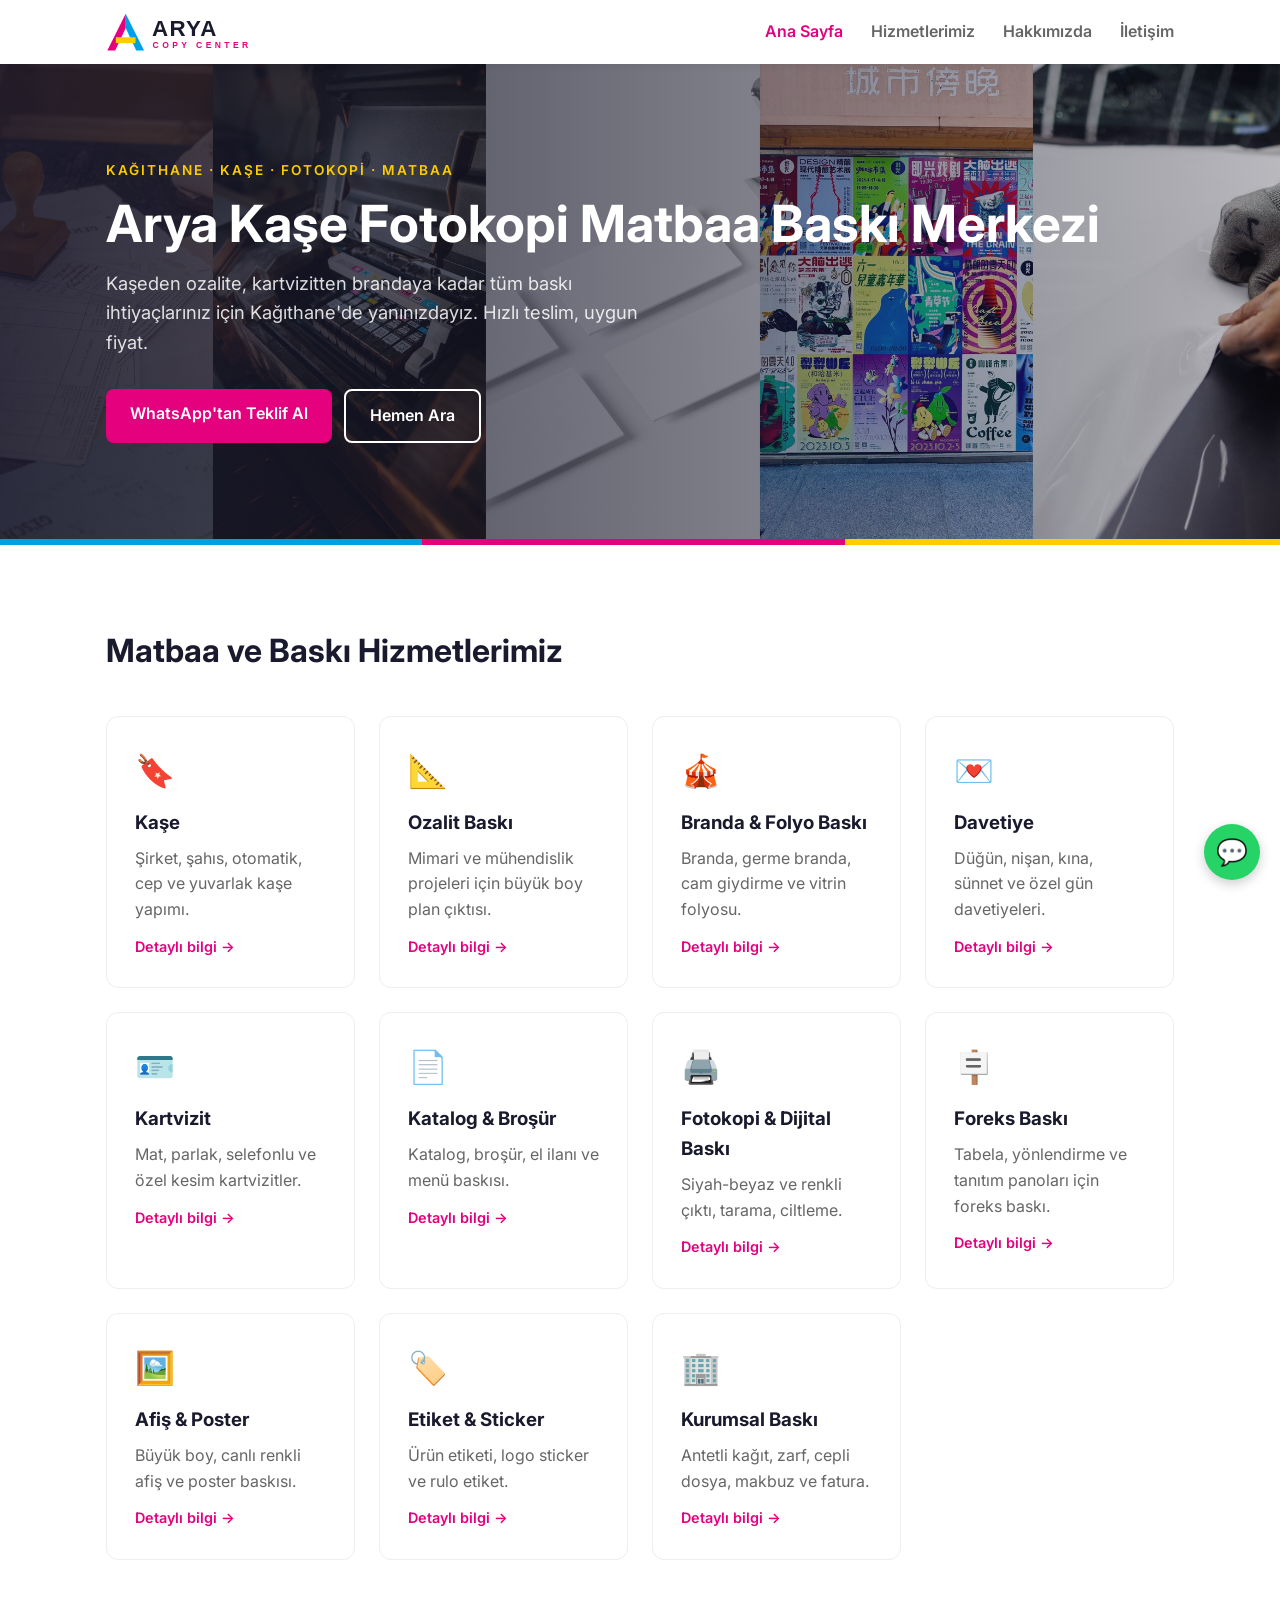
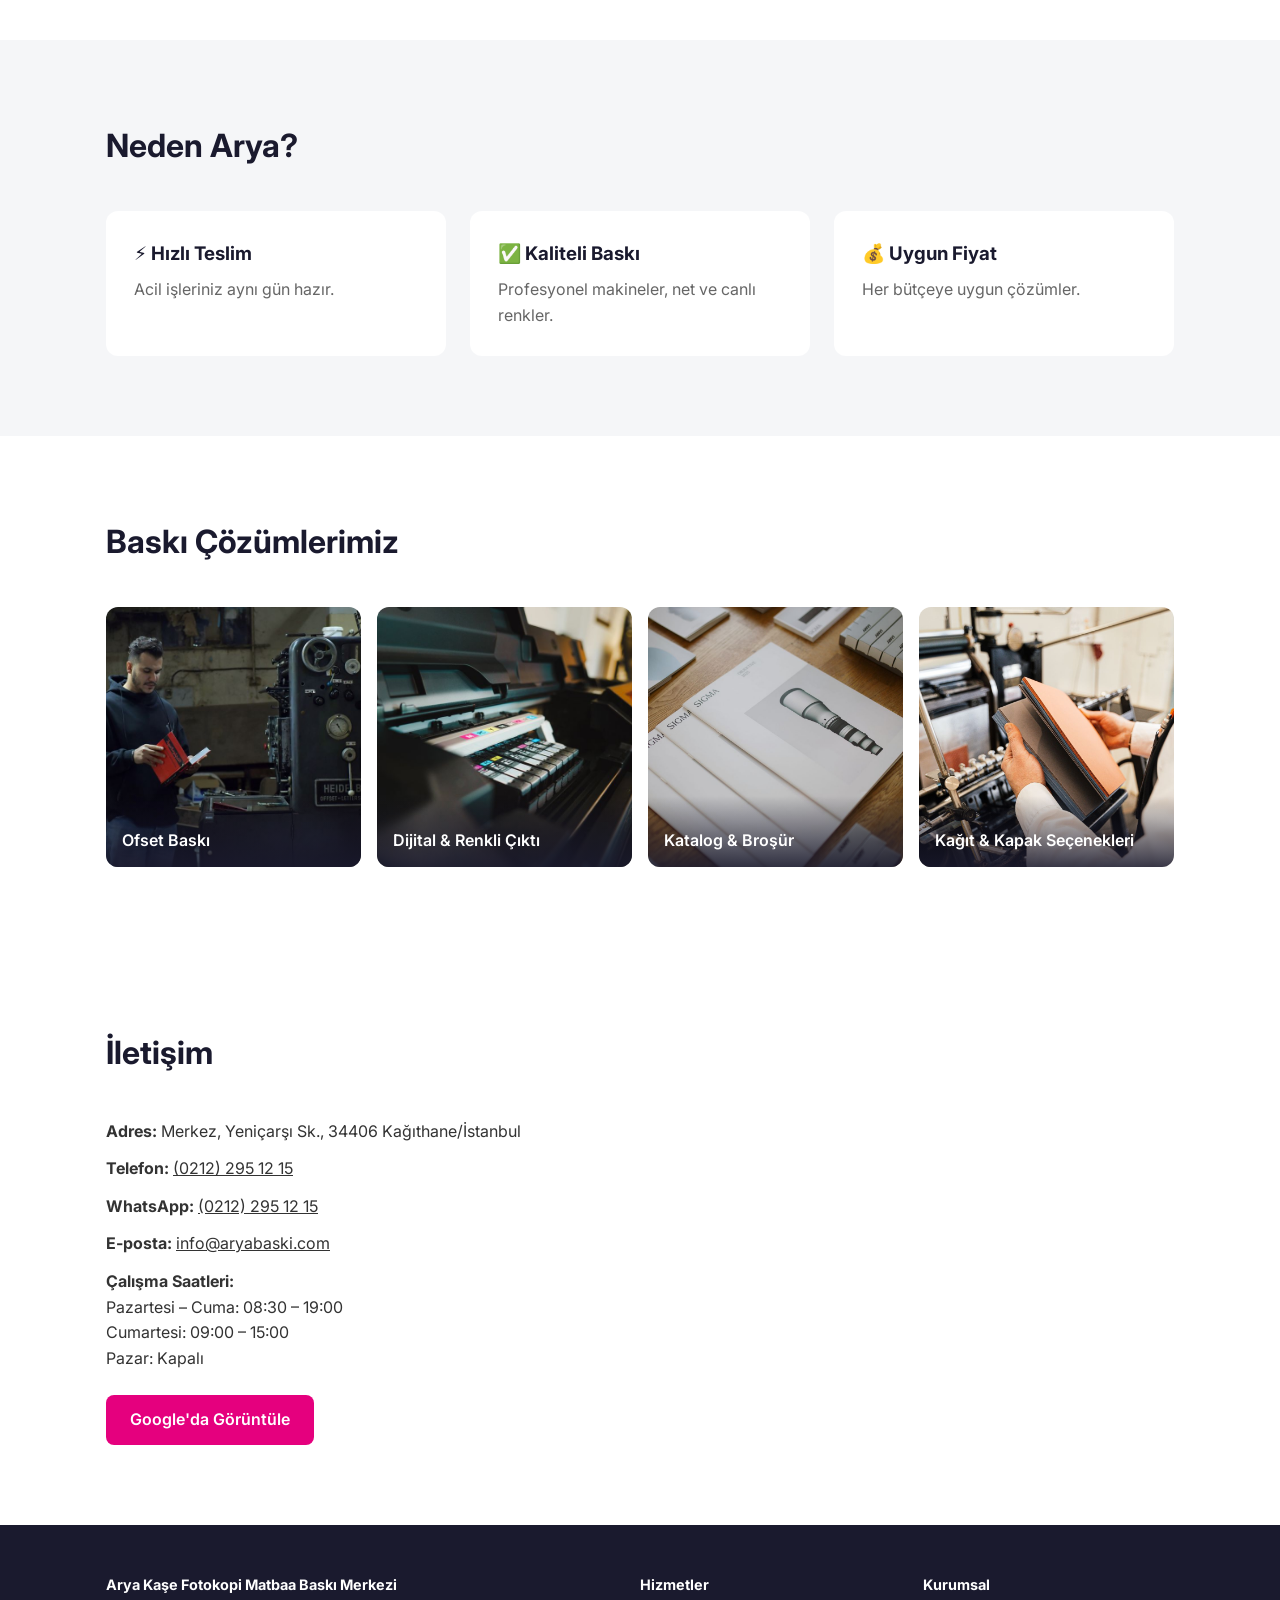
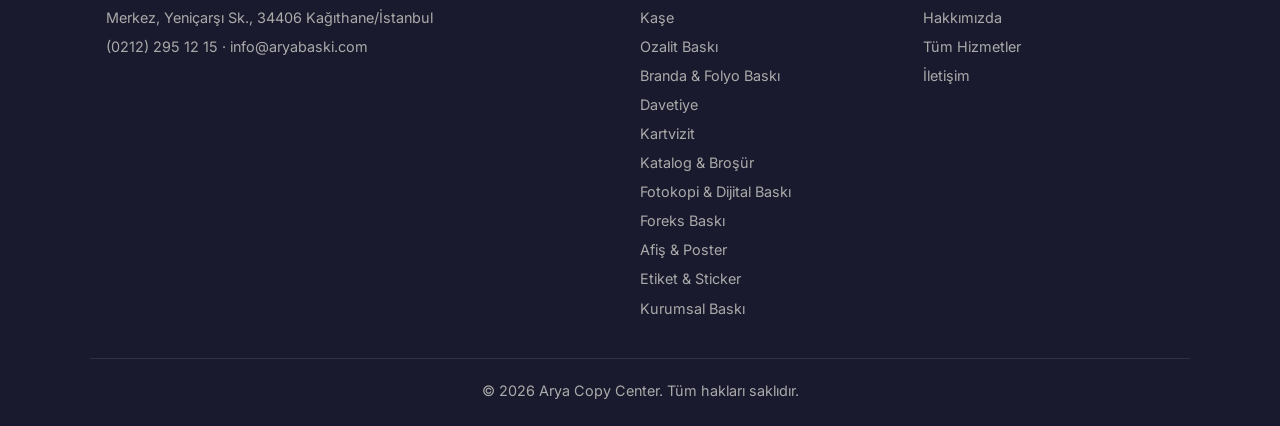
==== index.html @ 78a9e89a "Ana sayfa: şeritli arka plan (kaşe, dijital baskı, kartvizit, poster, folyo); kaşe sayfasına gerçek " ====
<!doctype html>
<html lang="tr">
<head>
  <meta charset="utf-8">
  <meta name="viewport" content="width=device-width, initial-scale=1">
  <title>Arya Kaşe Fotokopi Matbaa Baskı Merkezi | Kağıthane</title>
  <meta name="description" content="Kağıthane'de kaşe, fotokopi, matbaa ve dijital baskı: kartvizit, davetiye, ozalit, branda, folyo, foreks, katalog ve broşür. Hızlı teslim, uygun fiyat. ☎ 0212 295 12 15">
  <link rel="canonical" href="https://aryacopy.com/">
  <meta property="og:type" content="website">
  <meta property="og:locale" content="tr_TR">
  <meta property="og:site_name" content="Arya Kaşe Fotokopi Matbaa Baskı Merkezi">
  <meta property="og:title" content="Arya Kaşe Fotokopi Matbaa Baskı Merkezi | Kağıthane">
  <meta property="og:description" content="Kağıthane'de kaşe, fotokopi, matbaa ve dijital baskı: kartvizit, davetiye, ozalit, branda, folyo, foreks, katalog ve broşür. Hızlı teslim, uygun fiyat. ☎ 0212 295 12 15">
  <meta property="og:url" content="https://aryacopy.com/">
  <meta property="og:image" content="https://aryacopy.com/img/hero-dijital.jpg">
  <link rel="preconnect" href="https://fonts.googleapis.com">
  <link href="https://fonts.googleapis.com/css2?family=Inter:wght@400;600;800&display=swap" rel="stylesheet">
  <link rel="icon" href="/img/favicon.svg" type="image/svg+xml">
  <link rel="stylesheet" href="/style.css">
  <script type="application/ld+json">{"@context": "https://schema.org", "@type": "LocalBusiness", "additionalType": "https://schema.org/ProfessionalService", "name": "Arya Copy Center", "alternateName": "Arya Kaşe Fotokopi Matbaa Baskı Merkezi", "description": "Kağıthane'de kaşe, fotokopi, matbaa ve dijital baskı hizmetleri.", "url": "https://aryacopy.com/", "logo": "https://aryacopy.com/img/logo.svg", "image": "https://aryacopy.com/img/hero-dijital.jpg", "telephone": "+90-212-295-12-15", "email": "info@aryabaski.com", "priceRange": "₺₺", "address": {"@type": "PostalAddress", "streetAddress": "Merkez Mah., Yeniçarşı Sk.", "addressLocality": "Kağıthane", "addressRegion": "İstanbul", "postalCode": "34406", "addressCountry": "TR"}, "areaServed": ["Kağıthane", "Şişli", "Beşiktaş", "Eyüpsultan", "İstanbul"], "openingHoursSpecification": [{"@type": "OpeningHoursSpecification", "dayOfWeek": ["Monday", "Tuesday", "Wednesday", "Thursday", "Friday"], "opens": "08:30", "closes": "19:00"}, {"@type": "OpeningHoursSpecification", "dayOfWeek": "Saturday", "opens": "09:00", "closes": "15:00"}], "hasOfferCatalog": {"@type": "OfferCatalog", "name": "Baskı Hizmetleri", "itemListElement": [{"@type": "Offer", "itemOffered": {"@type": "Service", "name": "Kaşe"}}, {"@type": "Offer", "itemOffered": {"@type": "Service", "name": "Ozalit Baskı"}}, {"@type": "Offer", "itemOffered": {"@type": "Service", "name": "Branda & Folyo Baskı"}}, {"@type": "Offer", "itemOffered": {"@type": "Service", "name": "Davetiye"}}, {"@type": "Offer", "itemOffered": {"@type": "Service", "name": "Kartvizit"}}, {"@type": "Offer", "itemOffered": {"@type": "Service", "name": "Katalog & Broşür"}}, {"@type": "Offer", "itemOffered": {"@type": "Service", "name": "Fotokopi & Dijital Baskı"}}, {"@type": "Offer", "itemOffered": {"@type": "Service", "name": "Foreks Baskı"}}, {"@type": "Offer", "itemOffered": {"@type": "Service", "name": "Afiş & Poster"}}, {"@type": "Offer", "itemOffered": {"@type": "Service", "name": "Etiket & Sticker"}}, {"@type": "Offer", "itemOffered": {"@type": "Service", "name": "Kurumsal Baskı"}}]}}</script>
</head>
<body>

  <header class="nav">
    <div class="container nav-inner">
      <a href="/" class="logo"><img src="/img/logo.svg" alt="Arya Kaşe Fotokopi Matbaa Baskı Merkezi" width="210" height="45"></a>
      <nav>
        <a href="/" class="active">Ana Sayfa</a>
        <a href="/hizmetler">Hizmetlerimiz</a>
        <a href="/hakkimizda">Hakkımızda</a>
        <a href="/iletisim">İletişim</a>
      </nav>
    </div>
  </header>

  <section class="hero hero-strips">
    <div class="strips" aria-hidden="true">
      <span style="background-image:url(/img/serit/kase.jpg)"></span>
      <span style="background-image:url(/img/serit/dijital.jpg)"></span>
      <span style="background-image:url(/img/serit/kartvizit.jpg)"></span>
      <span style="background-image:url(/img/serit/poster.jpg)"></span>
      <span style="background-image:url(/img/serit/folyo.jpg)"></span>
    </div>
    <div class="container">
      <p class="eyebrow">Kağıthane · Kaşe · Fotokopi · Matbaa</p>
      <h1>Arya Kaşe Fotokopi Matbaa Baskı Merkezi</h1>
      <p>Kaşeden ozalite, kartvizitten brandaya kadar tüm baskı ihtiyaçlarınız için Kağıthane'de yanınızdayız. Hızlı teslim, uygun fiyat.</p>
      <div class="hero-buttons">
        <a class="btn btn-primary" href="https://wa.me/902122951215?text=Merhaba%2C%20baski%20icin%20teklif%20almak%20istiyorum." target="_blank" rel="noopener">WhatsApp'tan Teklif Al</a>
        <a class="btn btn-outline" href="tel:+902122951215">Hemen Ara</a>
      </div>
    </div>
  </section>

  <section id="hizmetler" class="section">
    <div class="container">
      <h2>Matbaa ve Baskı Hizmetlerimiz</h2>
      <div class="grid">
        <a class="card card-link" href="/kase"><div class="icon">🔖</div><h3>Kaşe</h3><p>Şirket, şahıs, otomatik, cep ve yuvarlak kaşe yapımı.</p><span class="more">Detaylı bilgi →</span></a>
        <a class="card card-link" href="/ozalit-baski"><div class="icon">📐</div><h3>Ozalit Baskı</h3><p>Mimari ve mühendislik projeleri için büyük boy plan çıktısı.</p><span class="more">Detaylı bilgi →</span></a>
        <a class="card card-link" href="/branda-folyo-baski"><div class="icon">🎪</div><h3>Branda & Folyo Baskı</h3><p>Branda, germe branda, cam giydirme ve vitrin folyosu.</p><span class="more">Detaylı bilgi →</span></a>
        <a class="card card-link" href="/davetiye"><div class="icon">💌</div><h3>Davetiye</h3><p>Düğün, nişan, kına, sünnet ve özel gün davetiyeleri.</p><span class="more">Detaylı bilgi →</span></a>
        <a class="card card-link" href="/kartvizit"><div class="icon">🪪</div><h3>Kartvizit</h3><p>Mat, parlak, selefonlu ve özel kesim kartvizitler.</p><span class="more">Detaylı bilgi →</span></a>
        <a class="card card-link" href="/katalog-brosur"><div class="icon">📄</div><h3>Katalog & Broşür</h3><p>Katalog, broşür, el ilanı ve menü baskısı.</p><span class="more">Detaylı bilgi →</span></a>
        <a class="card card-link" href="/fotokopi-dijital-baski"><div class="icon">🖨️</div><h3>Fotokopi & Dijital Baskı</h3><p>Siyah-beyaz ve renkli çıktı, tarama, ciltleme.</p><span class="more">Detaylı bilgi →</span></a>
        <a class="card card-link" href="/foreks-baski"><div class="icon">🪧</div><h3>Foreks Baskı</h3><p>Tabela, yönlendirme ve tanıtım panoları için foreks baskı.</p><span class="more">Detaylı bilgi →</span></a>
        <a class="card card-link" href="/afis-poster"><div class="icon">🖼️</div><h3>Afiş & Poster</h3><p>Büyük boy, canlı renkli afiş ve poster baskısı.</p><span class="more">Detaylı bilgi →</span></a>
        <a class="card card-link" href="/etiket-sticker"><div class="icon">🏷️</div><h3>Etiket & Sticker</h3><p>Ürün etiketi, logo sticker ve rulo etiket.</p><span class="more">Detaylı bilgi →</span></a>
        <a class="card card-link" href="/kurumsal-baski"><div class="icon">🏢</div><h3>Kurumsal Baskı</h3><p>Antetli kağıt, zarf, cepli dosya, makbuz ve fatura.</p><span class="more">Detaylı bilgi →</span></a>
      </div>
    </div>
  </section>

  <section id="neden" class="section section-alt">
    <div class="container">
      <h2>Neden Arya?</h2>
      <div class="grid grid-3">
        <div class="feature"><h3>⚡ Hızlı Teslim</h3><p>Acil işleriniz aynı gün hazır.</p></div>
        <div class="feature"><h3>✅ Kaliteli Baskı</h3><p>Profesyonel makineler, net ve canlı renkler.</p></div>
        <div class="feature"><h3>💰 Uygun Fiyat</h3><p>Her bütçeye uygun çözümler.</p></div>
      </div>
    </div>
  </section>

  <section id="galeri" class="section">
    <div class="container">
      <h2>Baskı Çözümlerimiz</h2>
      <!-- TODO: geçici stok fotoğraflar (Pexels) — dükkân fotoğraflarıyla değiştirilecek -->
      <div class="gallery">
        <figure><img src="/img/ofset.jpg" alt="Ofset baskı makinesi" loading="lazy"><figcaption>Ofset Baskı</figcaption></figure>
        <figure><img src="/img/dijital.jpg" alt="Renkli dijital baskı makinesi" loading="lazy"><figcaption>Dijital & Renkli Çıktı</figcaption></figure>
        <figure><img src="/img/brosur.jpg" alt="Basılı katalog ve broşürler" loading="lazy"><figcaption>Katalog & Broşür</figcaption></figure>
        <figure><img src="/img/baski.jpg" alt="Kağıt ve kapak seçimi" loading="lazy"><figcaption>Kağıt & Kapak Seçenekleri</figcaption></figure>
      </div>
    </div>
  </section>

  <section id="iletisim" class="section">
    <div class="container contact">
      <div>
        <h2>İletişim</h2>
        <p><strong>Adres:</strong> Merkez, Yeniçarşı Sk., 34406 Kağıthane/İstanbul</p>
        <p><strong>Telefon:</strong> <a href="tel:+902122951215">(0212) 295 12 15</a></p>
        <p><strong>WhatsApp:</strong> <a href="https://wa.me/902122951215" target="_blank" rel="noopener">(0212) 295 12 15</a></p>
        <p><strong>E-posta:</strong> <a href="mailto:info@aryabaski.com">info@aryabaski.com</a></p>
        <p><strong>Çalışma Saatleri:</strong><br>Pazartesi – Cuma: 08:30 – 19:00<br>Cumartesi: 09:00 – 15:00<br>Pazar: Kapalı</p>
        <a class="btn btn-primary" href="https://share.google/M4k4sEUqmiQq4o4S4" target="_blank" rel="noopener">Google'da Görüntüle</a>
      </div>
      <div class="map">
        <iframe src="https://maps.google.com/maps?q=Arya+Copy+Center+Yeni%C3%A7ar%C5%9F%C4%B1+Sk+K%C3%A2%C4%9F%C4%B1thane+%C4%B0stanbul&output=embed" loading="lazy" title="Arya Copy Center konum"></iframe>
      </div>
    </div>
  </section>

  <footer class="footer">
    <div class="container footer-grid">
      <div>
        <strong>Arya Kaşe Fotokopi Matbaa Baskı Merkezi</strong>
        <p>Merkez, Yeniçarşı Sk., 34406 Kağıthane/İstanbul</p>
        <p><a href="tel:+902122951215">(0212) 295 12 15</a> · <a href="mailto:info@aryabaski.com">info@aryabaski.com</a></p>
      </div>
      <div>
        <strong>Hizmetler</strong>
        <ul>
          <li><a href="/kase">Kaşe</a></li>
          <li><a href="/ozalit-baski">Ozalit Baskı</a></li>
          <li><a href="/branda-folyo-baski">Branda & Folyo Baskı</a></li>
          <li><a href="/davetiye">Davetiye</a></li>
          <li><a href="/kartvizit">Kartvizit</a></li>
          <li><a href="/katalog-brosur">Katalog & Broşür</a></li>
          <li><a href="/fotokopi-dijital-baski">Fotokopi & Dijital Baskı</a></li>
          <li><a href="/foreks-baski">Foreks Baskı</a></li>
          <li><a href="/afis-poster">Afiş & Poster</a></li>
          <li><a href="/etiket-sticker">Etiket & Sticker</a></li>
          <li><a href="/kurumsal-baski">Kurumsal Baskı</a></li>
        </ul>
      </div>
      <div>
        <strong>Kurumsal</strong>
        <ul>
          <li><a href="/hakkimizda">Hakkımızda</a></li>
          <li><a href="/hizmetler">Tüm Hizmetler</a></li>
          <li><a href="/iletisim">İletişim</a></li>
        </ul>
      </div>
    </div>
    <div class="container footer-copy">© <span id="yil"></span> Arya Copy Center. Tüm hakları saklıdır.</div>
  </footer>

  <a class="wa-float" href="https://wa.me/902122951215" target="_blank" rel="noopener" aria-label="WhatsApp">💬</a>

  <script>document.getElementById('yil').textContent = new Date().getFullYear();</script>
</body>
</html>
---- style.css ----
:root {
  --primary: #e5007e;
  --cyan: #00a0e3;
  --yellow: #ffcc00;
  --dark: #1a1a2e;
  --text: #333;
  --muted: #666;
  --bg-alt: #f5f6f8;
  --radius: 12px;
}

* { box-sizing: border-box; margin: 0; padding: 0; }
html { scroll-behavior: smooth; }
body { font-family: 'Inter', system-ui, sans-serif; color: var(--text); line-height: 1.6; background: #fff; }
a { color: inherit; }
.container { max-width: 1100px; margin: 0 auto; padding: 0 16px; }

/* Üst menü */
.nav { position: sticky; top: 0; background: #fff; box-shadow: 0 2px 8px rgba(0,0,0,.06); z-index: 10; }
.nav-inner { display: flex; justify-content: space-between; align-items: center; height: 64px; }
.logo img { display: block; height: 42px; width: auto; }
.nav nav a { margin-left: 24px; text-decoration: none; font-weight: 600; color: var(--muted); }
.nav nav a:hover, .nav nav a.active { color: var(--primary); }

/* Giriş */
.hero { background: linear-gradient(90deg, rgba(26,26,46,.92) 0%, rgba(26,26,46,.7) 55%, rgba(26,26,46,.35) 100%), url(img/hero-dijital.jpg) center/cover; color: #fff; padding: 96px 0; }
.hero h1 { font-size: clamp(2rem, 5vw, 3.2rem); line-height: 1.15; margin-bottom: 16px; }
.hero p { font-size: 1.15rem; opacity: .85; max-width: 560px; margin-bottom: 32px; }
.hero-buttons { display: flex; gap: 12px; flex-wrap: wrap; }

.btn { display: inline-block; padding: 12px 24px; border-radius: 8px; font-weight: 600; text-decoration: none; transition: .2s; }
.btn-primary { background: var(--primary); color: #fff; }
.btn-primary:hover { background: #b80065; }
.btn-outline { border: 2px solid #fff; color: #fff; }
.btn-outline:hover { background: #fff; color: var(--dark); }

/* Bölümler */
.section { padding: 80px 0; }
.section-alt { background: var(--bg-alt); }
.section h2 { font-size: 2rem; margin-bottom: 40px; color: var(--dark); }

.grid { display: grid; grid-template-columns: repeat(auto-fit, minmax(240px, 1fr)); gap: 24px; }
.card { background: #fff; border: 1px solid #eee; border-radius: var(--radius); padding: 28px; transition: .2s; }
.card:hover { transform: translateY(-4px); box-shadow: 0 8px 24px rgba(0,0,0,.08); }
.card .icon { font-size: 2rem; margin-bottom: 12px; }
.card h3, .feature h3 { margin-bottom: 8px; color: var(--dark); }
.card p, .feature p { color: var(--muted); }
.feature { background: #fff; border-radius: var(--radius); padding: 28px; }

/* İletişim */
.contact { display: grid; grid-template-columns: 1fr 1fr; gap: 40px; align-items: start; }
.contact p { margin-bottom: 12px; }
.contact .btn { margin-top: 12px; }
.map iframe, .map-placeholder { width: 100%; height: 320px; border: 0; border-radius: var(--radius); }
.map-placeholder { background: var(--bg-alt); display: flex; align-items: center; justify-content: center; color: var(--muted); }

/* Galeri */
.gallery { display: grid; grid-template-columns: repeat(auto-fit, minmax(240px, 1fr)); gap: 16px; }
.gallery figure { position: relative; margin: 0; border-radius: var(--radius); overflow: hidden; }
.gallery img { width: 100%; height: 260px; object-fit: cover; display: block; transition: transform .3s; }
.gallery figure:hover img { transform: scale(1.04); }
.gallery figcaption { position: absolute; left: 0; right: 0; bottom: 0; padding: 32px 16px 14px; color: #fff; font-weight: 600; background: linear-gradient(transparent, rgba(26,26,46,.85)); }

/* CMYK şerit */
.hero { border-bottom: 6px solid; border-image: linear-gradient(90deg, var(--cyan) 0 33%, var(--primary) 33% 66%, var(--yellow) 66%) 1; }

.footer { background: var(--dark); color: #aaa; padding: 48px 0 24px; font-size: .9rem; }
.footer a { text-decoration: none; }
.footer a:hover { color: #fff; }
.footer strong { color: #fff; display: block; margin-bottom: 10px; }
.footer p { margin-bottom: 6px; }
.footer ul { list-style: none; }
.footer li { margin-bottom: 6px; }
.footer-grid { display: grid; grid-template-columns: 2fr 1fr 1fr; gap: 32px; }
.footer-copy { border-top: 1px solid rgba(255,255,255,.1); margin-top: 32px; padding-top: 20px; text-align: center; }

/* Giriş üst yazı */
.eyebrow { font-size: .85rem !important; font-weight: 600; letter-spacing: 2px; text-transform: uppercase; color: var(--yellow); opacity: 1 !important; margin-bottom: 12px !important; }

/* Tıklanabilir hizmet kartı */
.card-link { display: block; text-decoration: none; color: inherit; }
.card-link .more { display: inline-block; margin-top: 12px; color: var(--primary); font-weight: 600; font-size: .9rem; }

/* Alt sayfa başlığı */
.page-hero { background: linear-gradient(135deg, var(--dark), #16213e); color: #fff; padding: 56px 0; border-bottom: 6px solid; border-image: linear-gradient(90deg, var(--cyan) 0 33%, var(--primary) 33% 66%, var(--yellow) 66%) 1; }
.page-hero h1 { font-size: clamp(1.8rem, 4vw, 2.6rem); line-height: 1.2; margin-bottom: 12px; }
.page-hero p { opacity: .85; max-width: 680px; font-size: 1.1rem; }
.crumbs { font-size: .85rem; opacity: .7; margin-bottom: 16px; }
.crumbs a { text-decoration: none; }
.crumbs a:hover { text-decoration: underline; }

/* Detay sayfası */
.prose p { margin-bottom: 16px; max-width: 720px; }
.prose h2 { margin-bottom: 16px !important; }
.prose .grid { margin-top: 32px; }
.detail { display: grid; grid-template-columns: 3fr 2fr; gap: 48px; align-items: start; }
.checklist { background: var(--bg-alt); border-radius: var(--radius); padding: 28px; }
.checklist h3 { margin-bottom: 12px; color: var(--dark); }
.checklist ul { list-style: none; }
.checklist li { padding: 8px 0 8px 28px; position: relative; border-bottom: 1px solid #e6e7eb; }
.checklist li:last-child { border-bottom: 0; }
.checklist li::before { content: "✓"; position: absolute; left: 0; color: var(--primary); font-weight: 800; }

/* Teklif bandı */
.cta { background: var(--bg-alt); }
.cta-inner { display: flex; justify-content: space-between; align-items: center; gap: 24px; flex-wrap: wrap; }
.cta h2 { margin-bottom: 8px !important; }
.cta p { color: var(--muted); }
.btn-outline-dark { border: 2px solid var(--dark); color: var(--dark); }
.btn-outline-dark:hover { background: var(--dark); color: #fff; }

/* Sabit WhatsApp butonu */
.wa-float { position: fixed; right: 20px; bottom: 20px; width: 56px; height: 56px; border-radius: 50%; background: #25d366; display: flex; align-items: center; justify-content: center; font-size: 1.6rem; text-decoration: none; box-shadow: 0 4px 12px rgba(0,0,0,.2); }

/* Mobil */
@media (max-width: 720px) {
  .nav-inner { flex-direction: column; height: auto; padding: 10px 16px; gap: 6px; }
  .nav nav { display: flex; gap: 16px; overflow-x: auto; max-width: 100%; }
  .nav nav a { margin-left: 0; white-space: nowrap; font-size: .9rem; }
  .footer-grid, .detail { grid-template-columns: 1fr; }
  .hero { padding: 64px 0; }
  .contact { grid-template-columns: 1fr; }
  .section { padding: 56px 0; }
}

/* Hizmet fotoğrafı */
.detail-img { width: 100%; height: auto; aspect-ratio: 3 / 2; object-fit: cover; border-radius: var(--radius); margin-bottom: 28px; display: block; }

/* Ana sayfa şeritli arka plan: kaşe, dijital baskı, kartvizit, poster, folyo */
.hero-strips { position: relative; overflow: hidden; background: var(--dark); }
.hero-strips .strips { position: absolute; inset: 0 -40px; display: flex; gap: 6px; transform: skewX(-8deg); }
.hero-strips .strips span { flex: 1; background-size: cover; background-position: center; transform: skewX(8deg) scale(1.15); }
.hero-strips::after { content: ""; position: absolute; inset: 0; background: linear-gradient(90deg, rgba(26,26,46,.88) 0%, rgba(26,26,46,.6) 45%, rgba(26,26,46,.25) 100%); }
.hero-strips .strips span:nth-child(4) { background-position: center bottom; }
.hero-strips .container { position: relative; z-index: 1; }
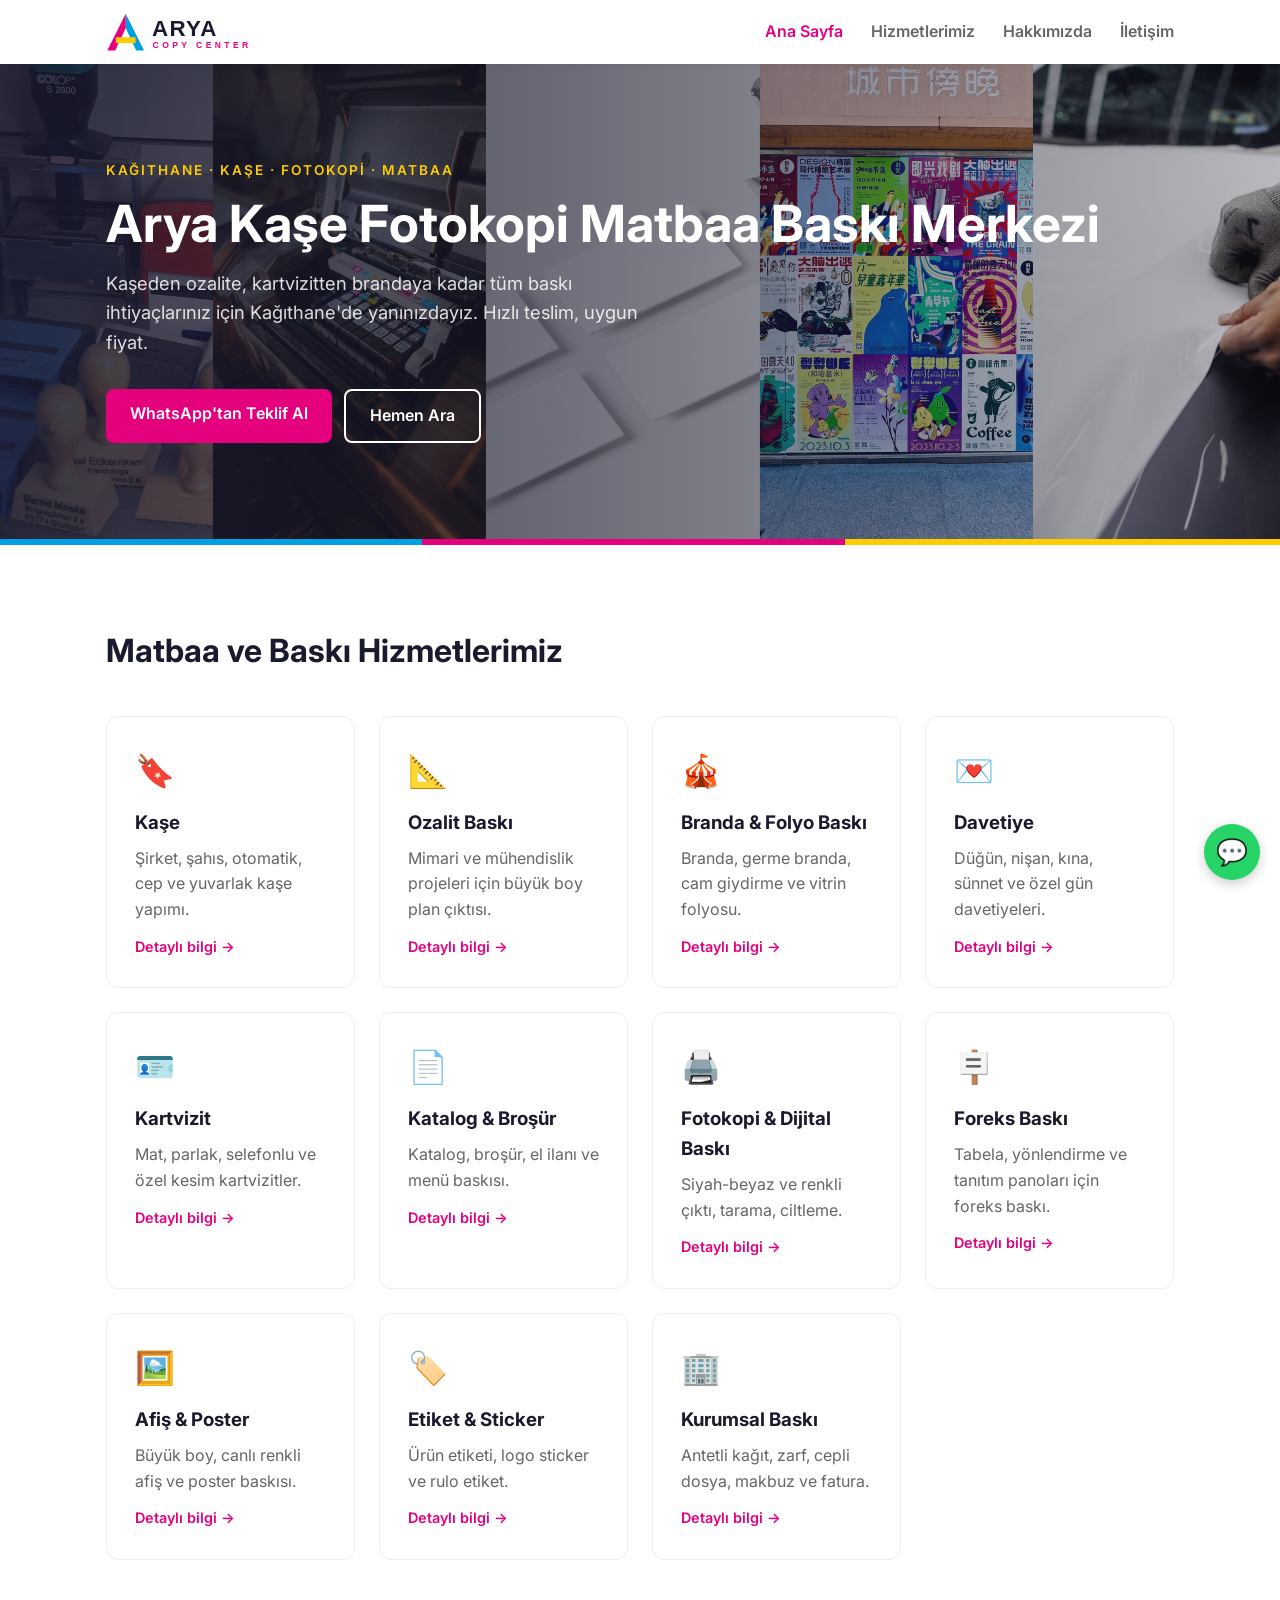
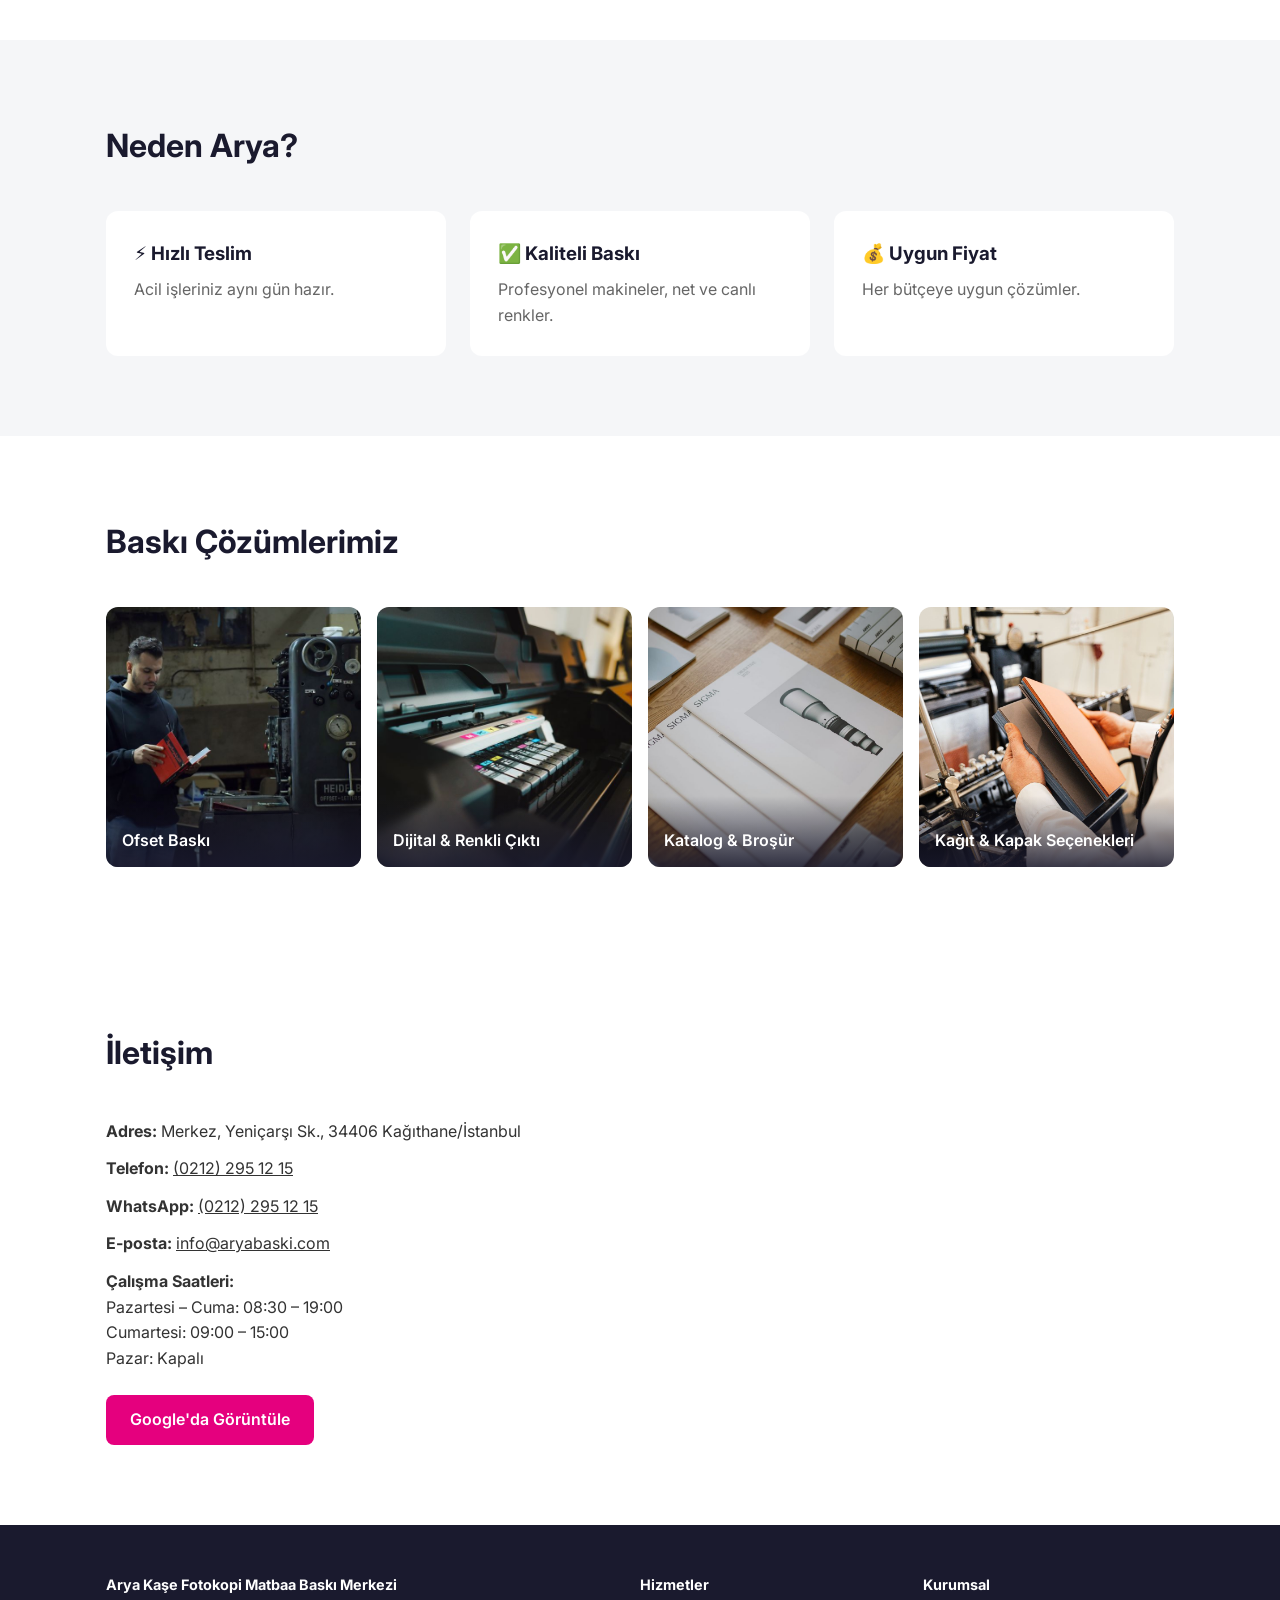
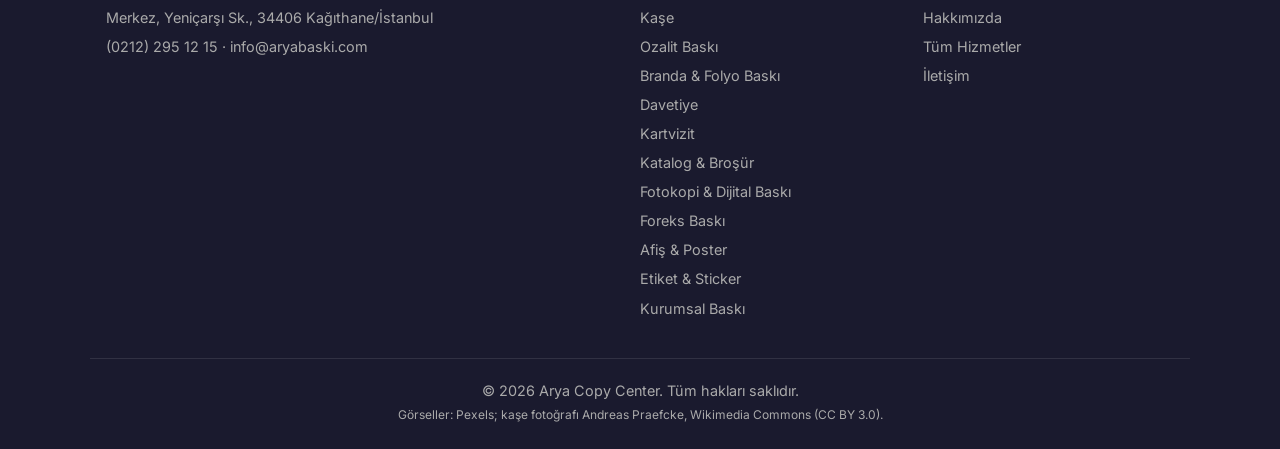
==== commit 584a6038: "Kaşe: otomatik/cep/yuvarlak kaşe fotoğrafı (Wikimedia, CC BY 3.0, kaynak gösterildi) Co-Authored-By:" ====
--- a/index.html
+++ b/index.html
@@ -144,7 +144,7 @@
         </ul>
       </div>
     </div>
-    <div class="container footer-copy">© <span id="yil"></span> Arya Copy Center. Tüm hakları saklıdır.</div>
+    <div class="container footer-copy">© <span id="yil"></span> Arya Copy Center. Tüm hakları saklıdır.<br><small>Görseller: Pexels; kaşe fotoğrafı Andreas Praefcke, <a href="https://commons.wikimedia.org/wiki/File:Verschiedene_Stempel.jpg" target="_blank" rel="noopener">Wikimedia Commons</a> (<a href="https://creativecommons.org/licenses/by/3.0/" target="_blank" rel="noopener">CC BY 3.0</a>).</small></div>
   </footer>
 
   <a class="wa-float" href="https://wa.me/902122951215" target="_blank" rel="noopener" aria-label="WhatsApp">💬</a>
--- a/style.css
+++ b/style.css
@@ -133,3 +133,6 @@
 .hero-strips::after { content: ""; position: absolute; inset: 0; background: linear-gradient(90deg, rgba(26,26,46,.88) 0%, rgba(26,26,46,.6) 45%, rgba(26,26,46,.25) 100%); }
 .hero-strips .strips span:nth-child(4) { background-position: center bottom; }
 .hero-strips .container { position: relative; z-index: 1; }
+.detail-fig { margin: 0 0 28px; }
+.detail-fig .detail-img { margin-bottom: 8px; }
+.detail-fig figcaption { font-size: .8rem; color: var(--muted); }
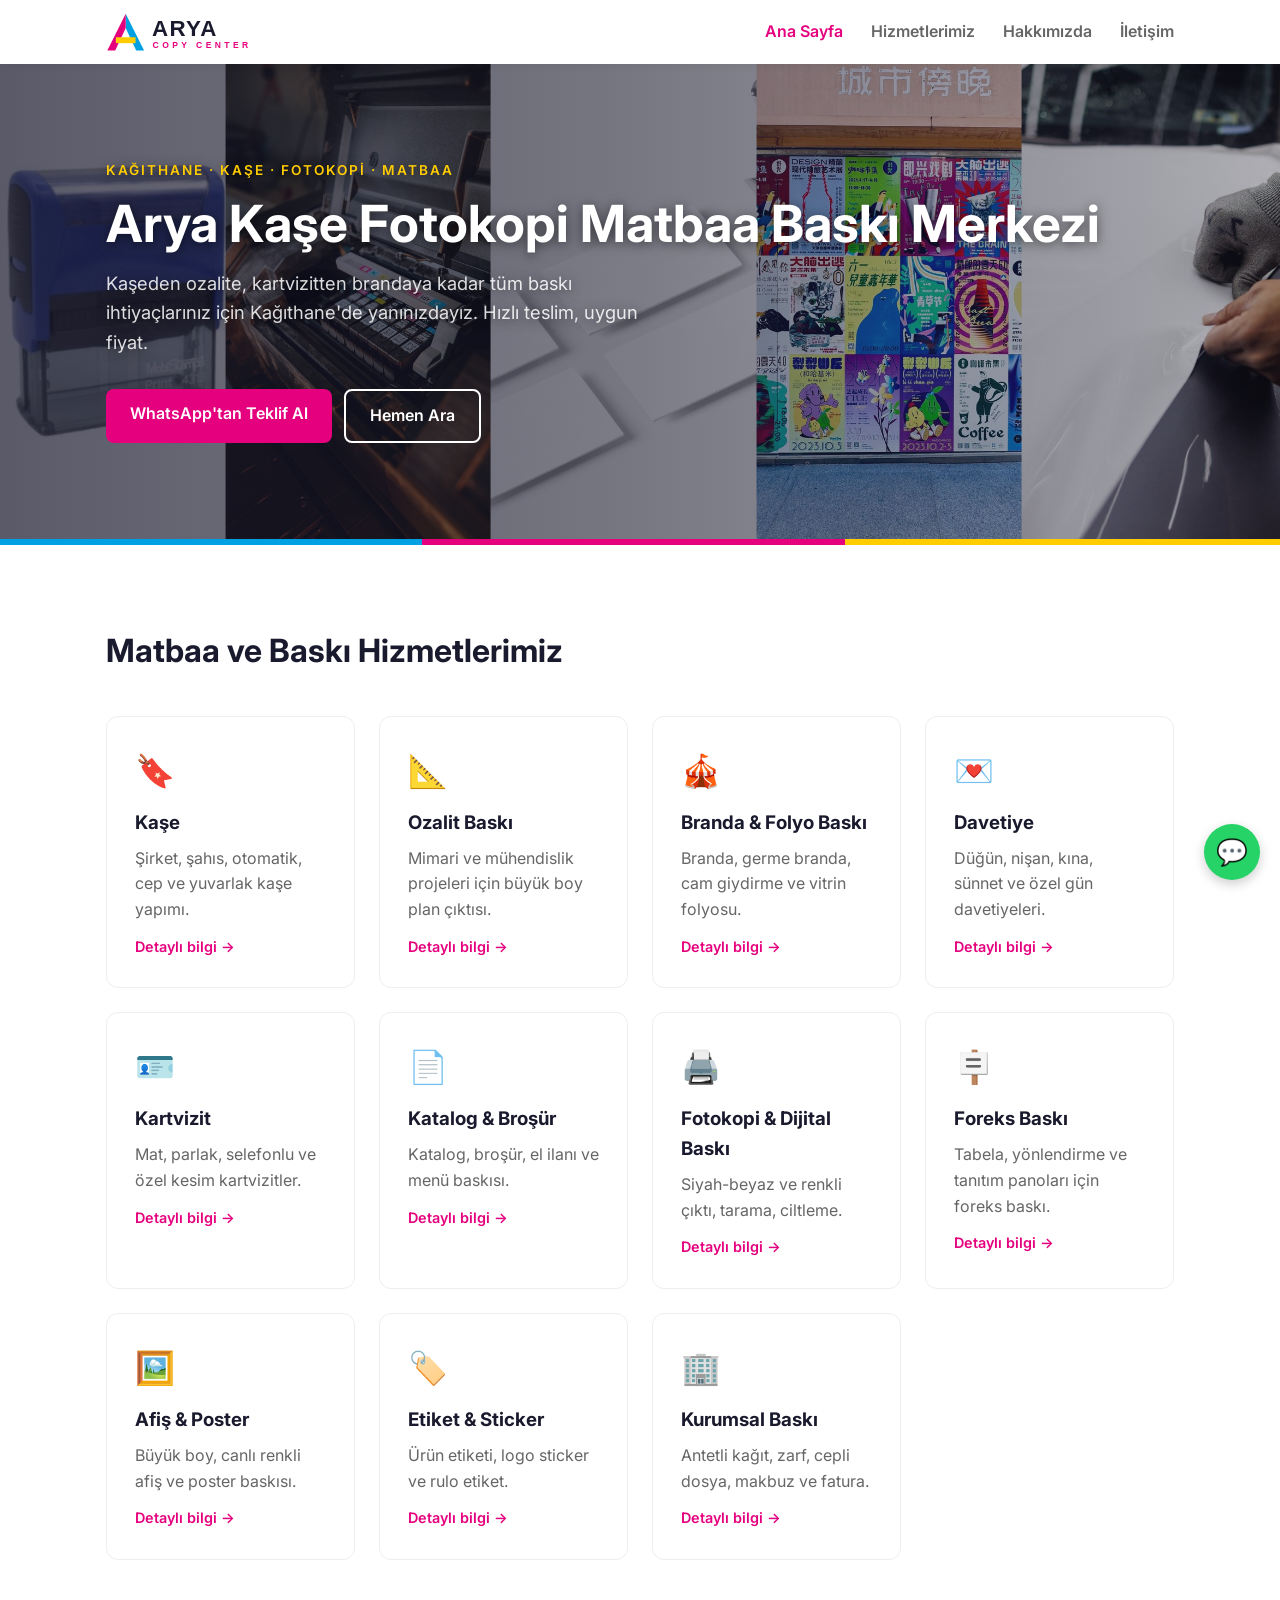
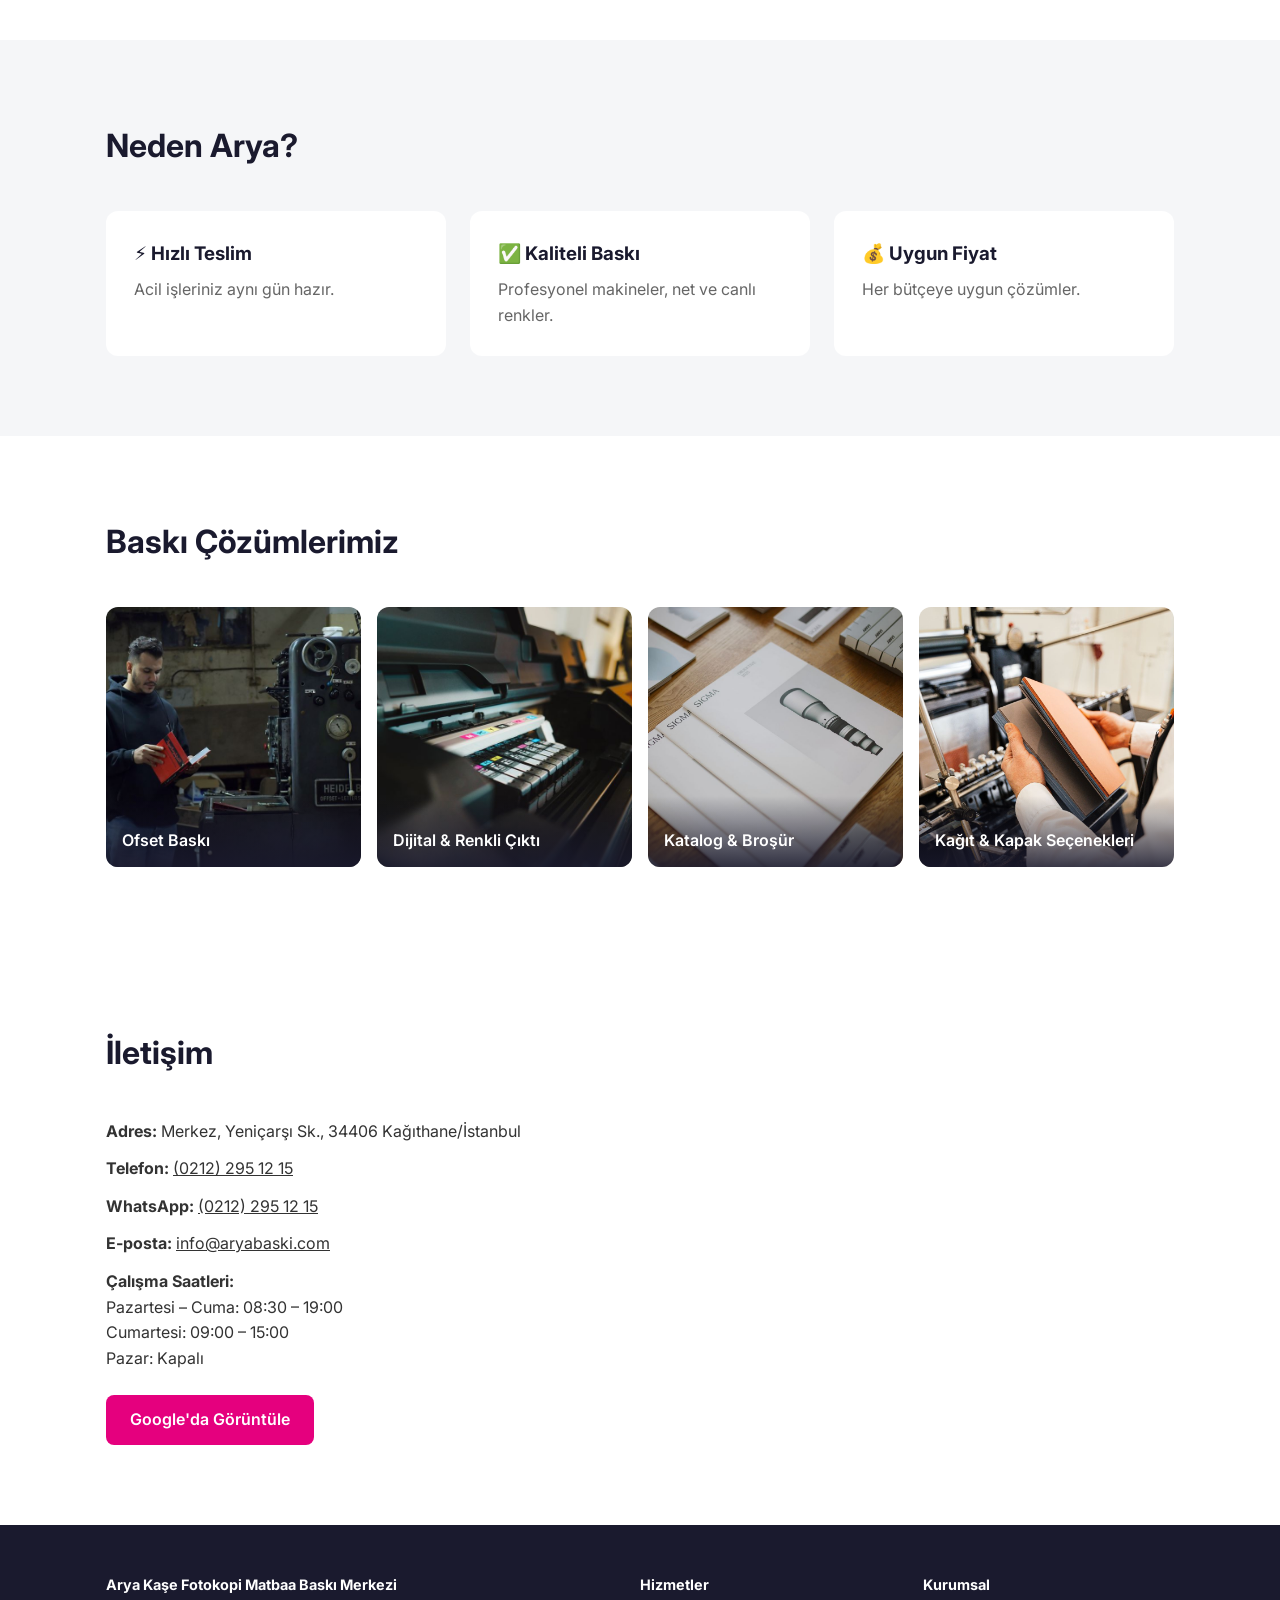
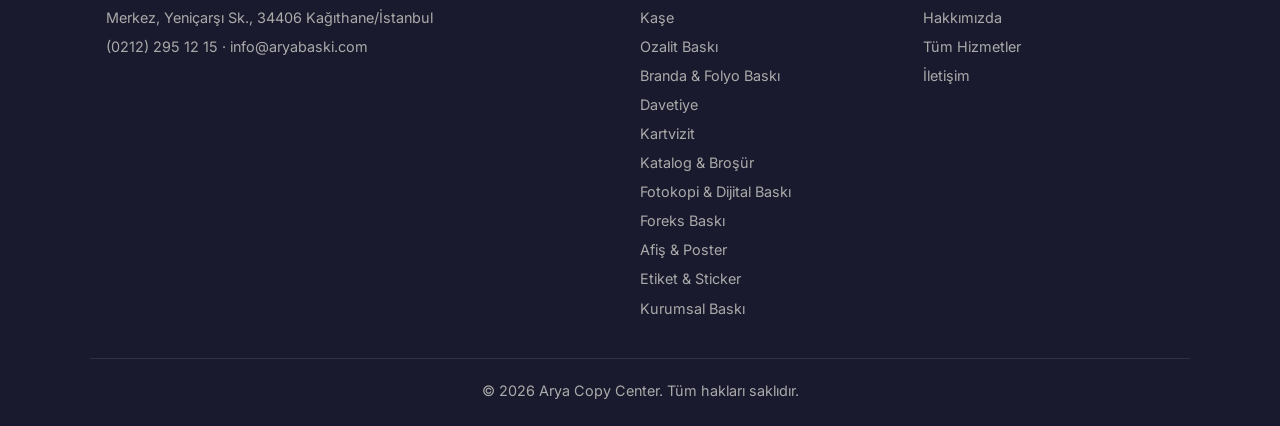
==== commit dcf6f139: "Kaşe görselleri: MobiStamps Print 4313 (kaşe sayfası ve ana sayfa şeridi) Co-Authored-By: Claude Opu" ====
--- a/index.html
+++ b/index.html
@@ -144,7 +144,7 @@
         </ul>
       </div>
     </div>
-    <div class="container footer-copy">© <span id="yil"></span> Arya Copy Center. Tüm hakları saklıdır.<br><small>Görseller: Pexels; kaşe fotoğrafı Andreas Praefcke, <a href="https://commons.wikimedia.org/wiki/File:Verschiedene_Stempel.jpg" target="_blank" rel="noopener">Wikimedia Commons</a> (<a href="https://creativecommons.org/licenses/by/3.0/" target="_blank" rel="noopener">CC BY 3.0</a>).</small></div>
+    <div class="container footer-copy">© <span id="yil"></span> Arya Copy Center. Tüm hakları saklıdır.</div>
   </footer>
 
   <a class="wa-float" href="https://wa.me/902122951215" target="_blank" rel="noopener" aria-label="WhatsApp">💬</a>
--- a/style.css
+++ b/style.css
@@ -128,11 +128,13 @@
 
 /* Ana sayfa şeritli arka plan: kaşe, dijital baskı, kartvizit, poster, folyo */
 .hero-strips { position: relative; overflow: hidden; background: var(--dark); }
-.hero-strips .strips { position: absolute; inset: 0 -40px; display: flex; gap: 6px; transform: skewX(-8deg); }
+.hero-strips .strips { position: absolute; inset: 0 -20px; display: flex; gap: 6px; transform: skewX(-8deg); }
 .hero-strips .strips span { flex: 1; background-size: cover; background-position: center; transform: skewX(8deg) scale(1.15); }
-.hero-strips::after { content: ""; position: absolute; inset: 0; background: linear-gradient(90deg, rgba(26,26,46,.88) 0%, rgba(26,26,46,.6) 45%, rgba(26,26,46,.25) 100%); }
+.hero-strips::after { content: ""; position: absolute; inset: 0; background: linear-gradient(90deg, rgba(26,26,46,.72) 0%, rgba(26,26,46,.55) 50%, rgba(26,26,46,.3) 100%); }
+.hero-strips h1, .hero-strips p { text-shadow: 0 2px 12px rgba(0,0,0,.55); }
 .hero-strips .strips span:nth-child(4) { background-position: center bottom; }
 .hero-strips .container { position: relative; z-index: 1; }
 .detail-fig { margin: 0 0 28px; }
 .detail-fig .detail-img { margin-bottom: 8px; }
 .detail-fig figcaption { font-size: .8rem; color: var(--muted); }
+.hero-strips .strips span:nth-child(1) { background-color: #fff; background-repeat: no-repeat; background-size: 80% auto; background-position: 62% center; }
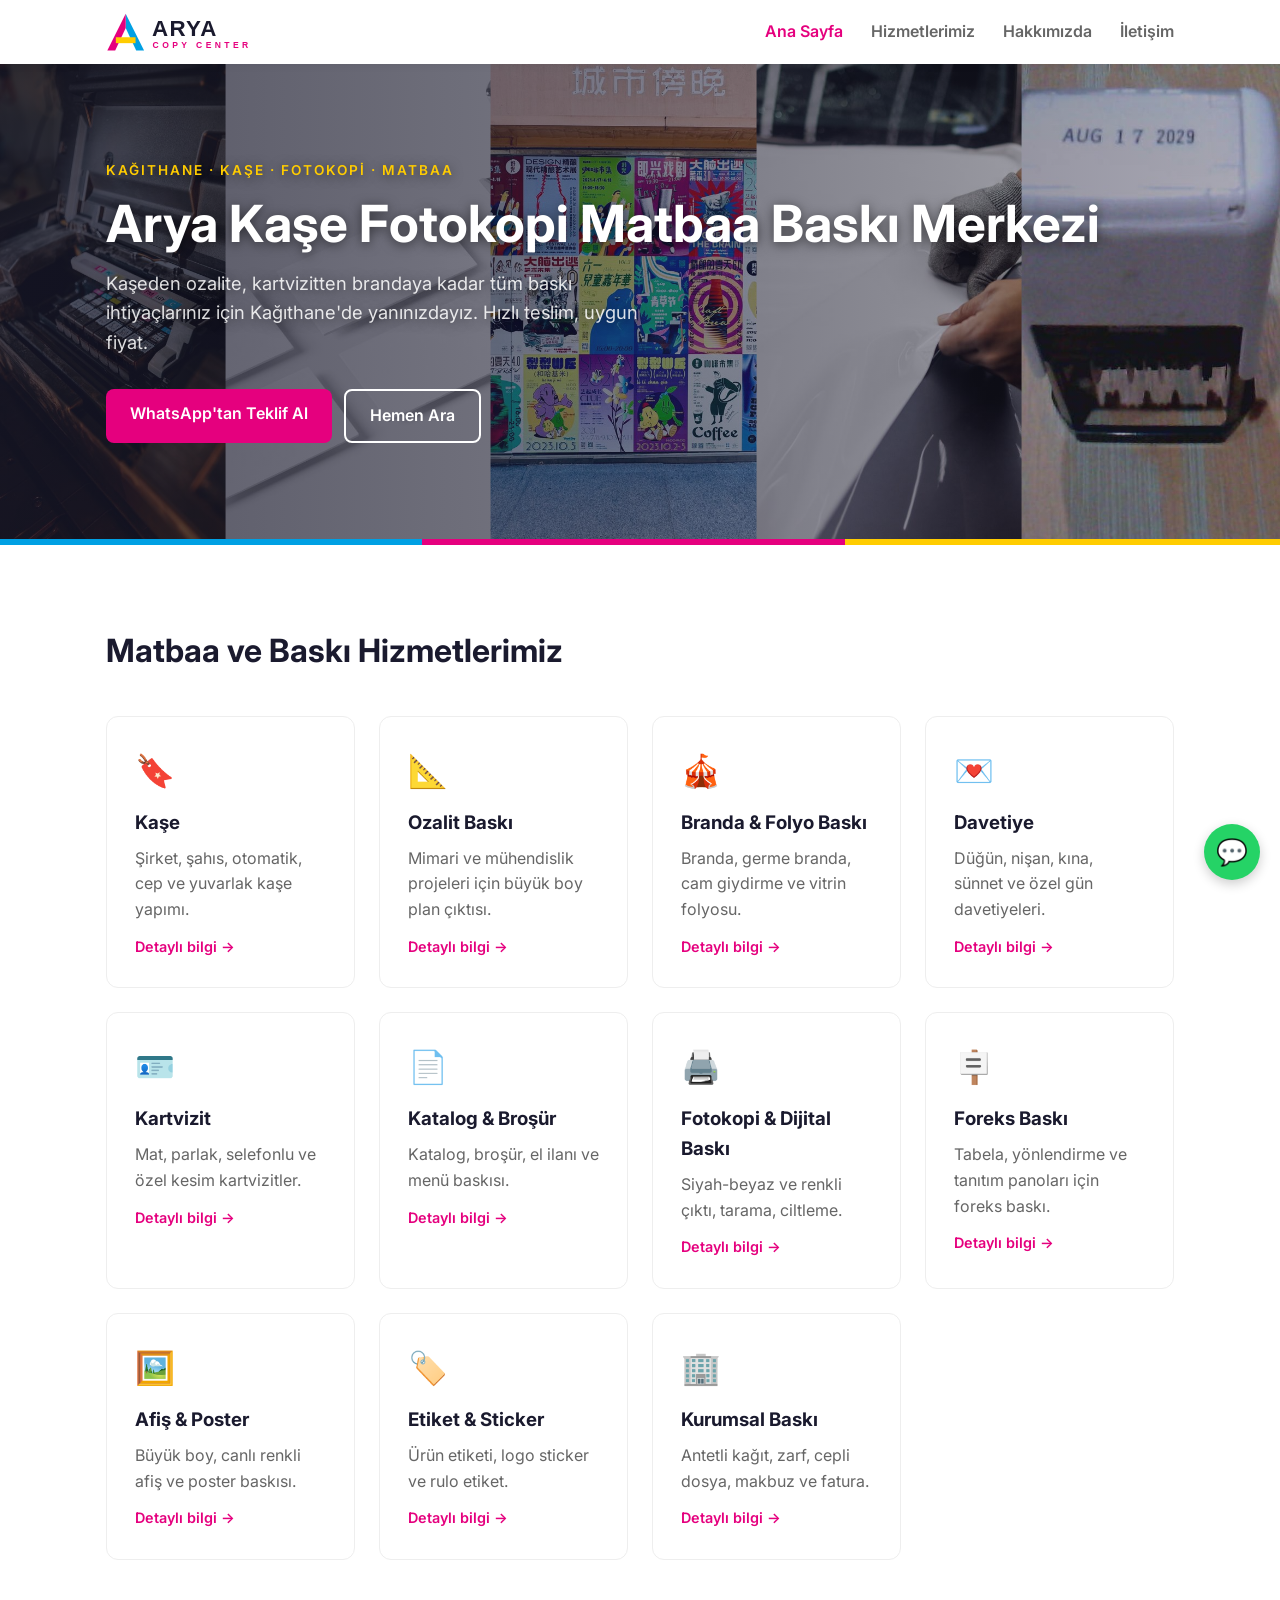
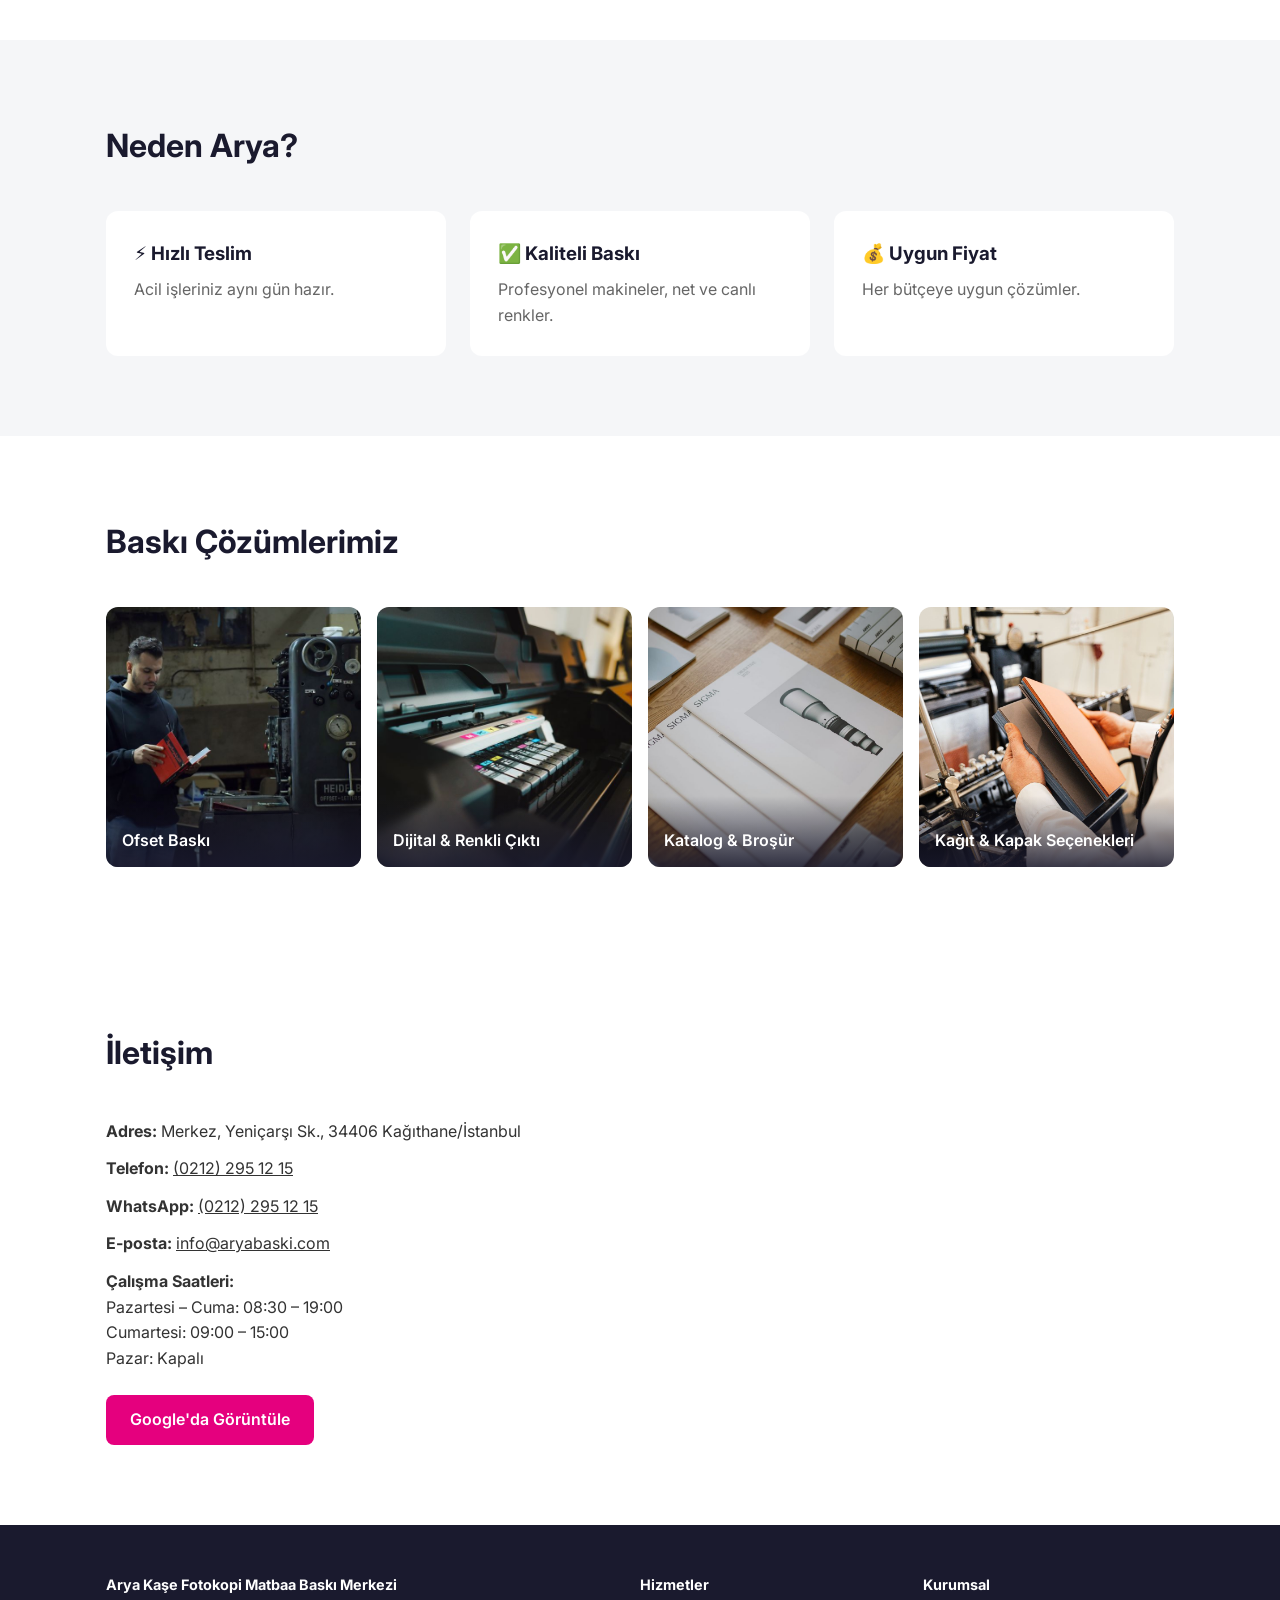
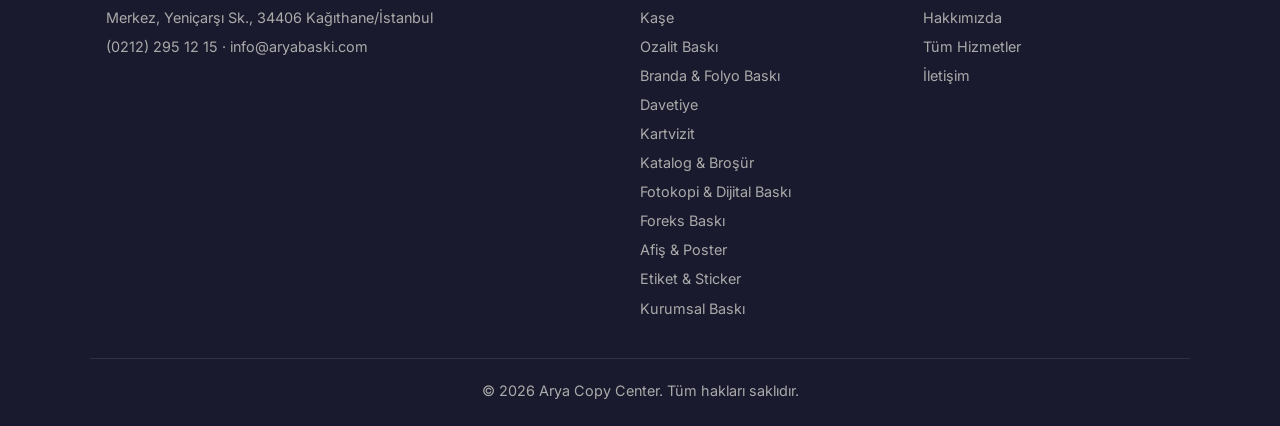
==== commit 0bada733: "Ana sayfa: kaşe şeridi en sağa alındı Co-Authored-By: Claude Opus 5.5 <noreply@anthropic.com>" ====
--- a/index.html
+++ b/index.html
@@ -35,11 +35,11 @@
 
   <section class="hero hero-strips">
     <div class="strips" aria-hidden="true">
-      <span style="background-image:url(/img/serit/kase.jpg)"></span>
       <span style="background-image:url(/img/serit/dijital.jpg)"></span>
       <span style="background-image:url(/img/serit/kartvizit.jpg)"></span>
       <span style="background-image:url(/img/serit/poster.jpg)"></span>
       <span style="background-image:url(/img/serit/folyo.jpg)"></span>
+      <span style="background-image:url(/img/serit/kase.jpg)"></span>
     </div>
     <div class="container">
       <p class="eyebrow">Kağıthane · Kaşe · Fotokopi · Matbaa</p>
--- a/style.css
+++ b/style.css
@@ -132,9 +132,8 @@
 .hero-strips .strips span { flex: 1; background-size: cover; background-position: center; transform: skewX(8deg) scale(1.15); }
 .hero-strips::after { content: ""; position: absolute; inset: 0; background: linear-gradient(90deg, rgba(26,26,46,.72) 0%, rgba(26,26,46,.55) 50%, rgba(26,26,46,.3) 100%); }
 .hero-strips h1, .hero-strips p { text-shadow: 0 2px 12px rgba(0,0,0,.55); }
-.hero-strips .strips span:nth-child(4) { background-position: center bottom; }
+.hero-strips .strips span:nth-child(3) { background-position: center bottom; }
 .hero-strips .container { position: relative; z-index: 1; }
 .detail-fig { margin: 0 0 28px; }
 .detail-fig .detail-img { margin-bottom: 8px; }
 .detail-fig figcaption { font-size: .8rem; color: var(--muted); }
-.hero-strips .strips span:nth-child(1) { background-color: #fff; background-repeat: no-repeat; background-size: 80% auto; background-position: 62% center; }
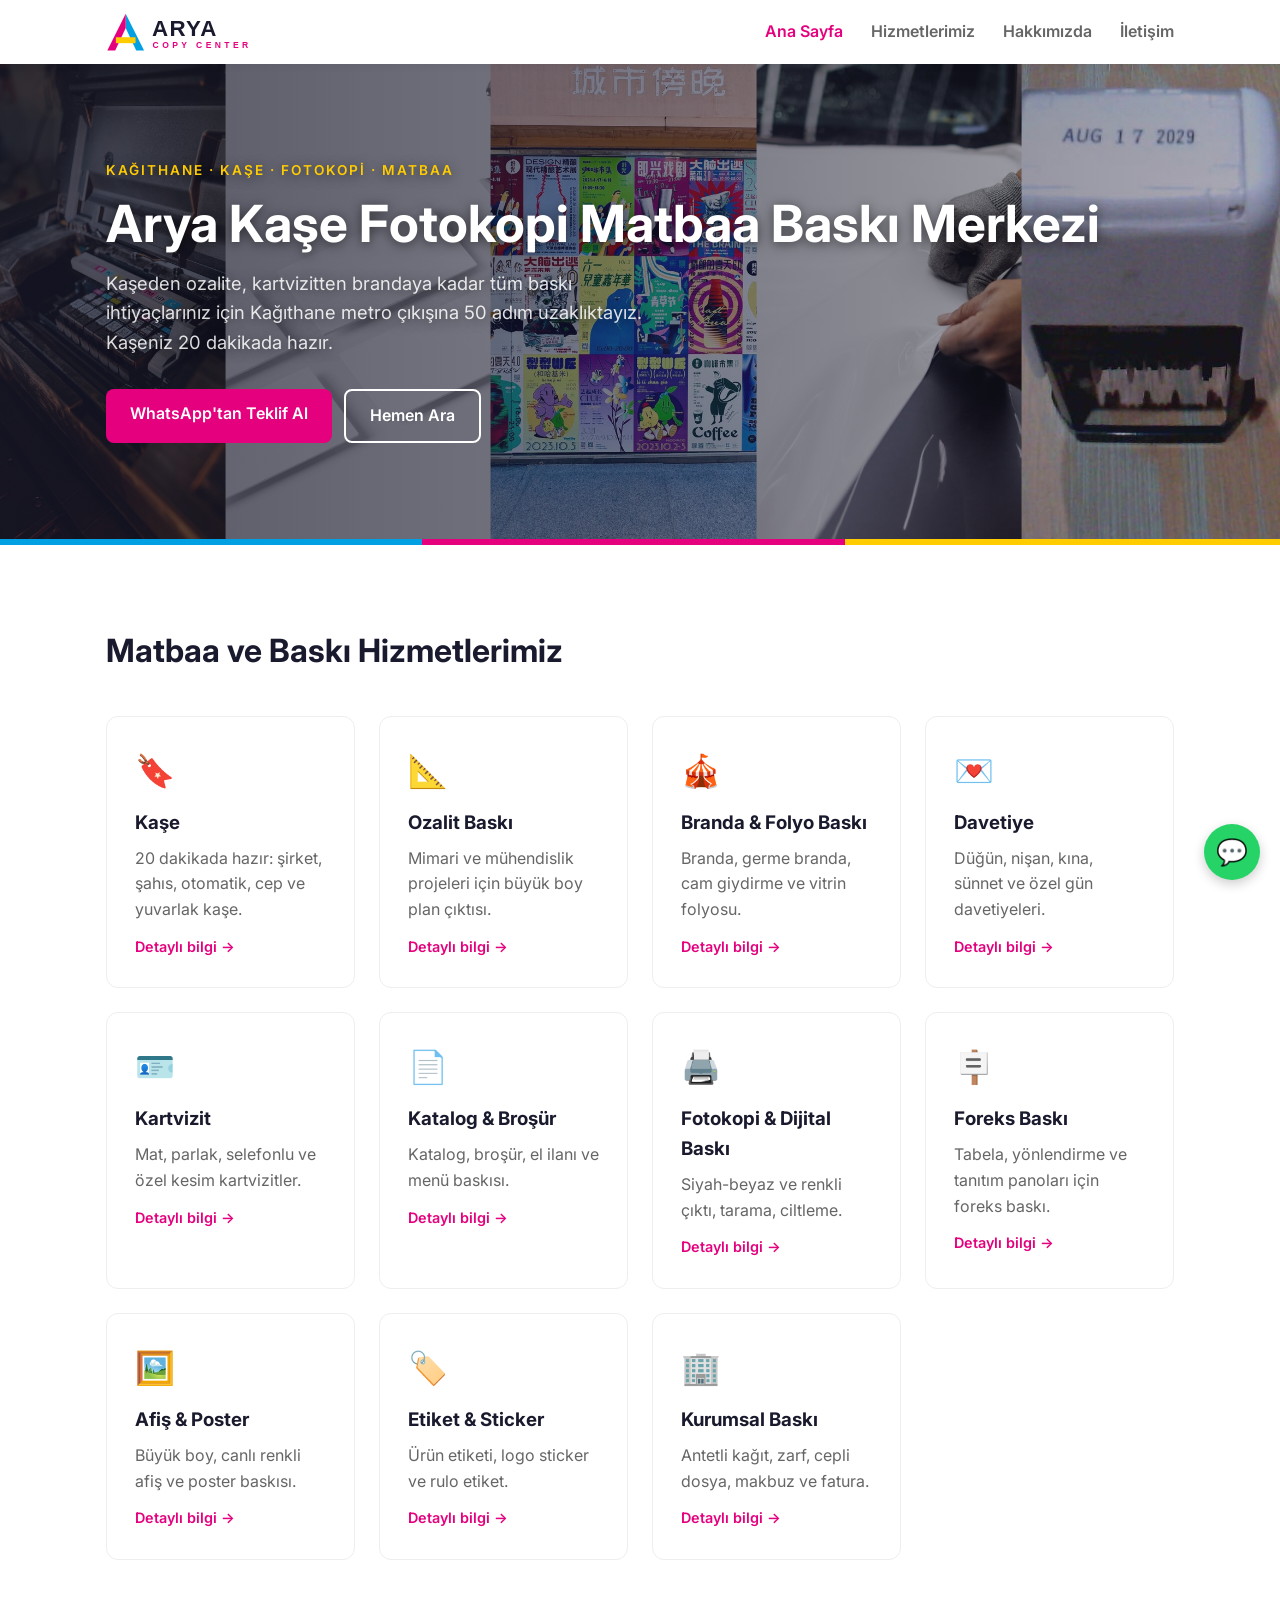
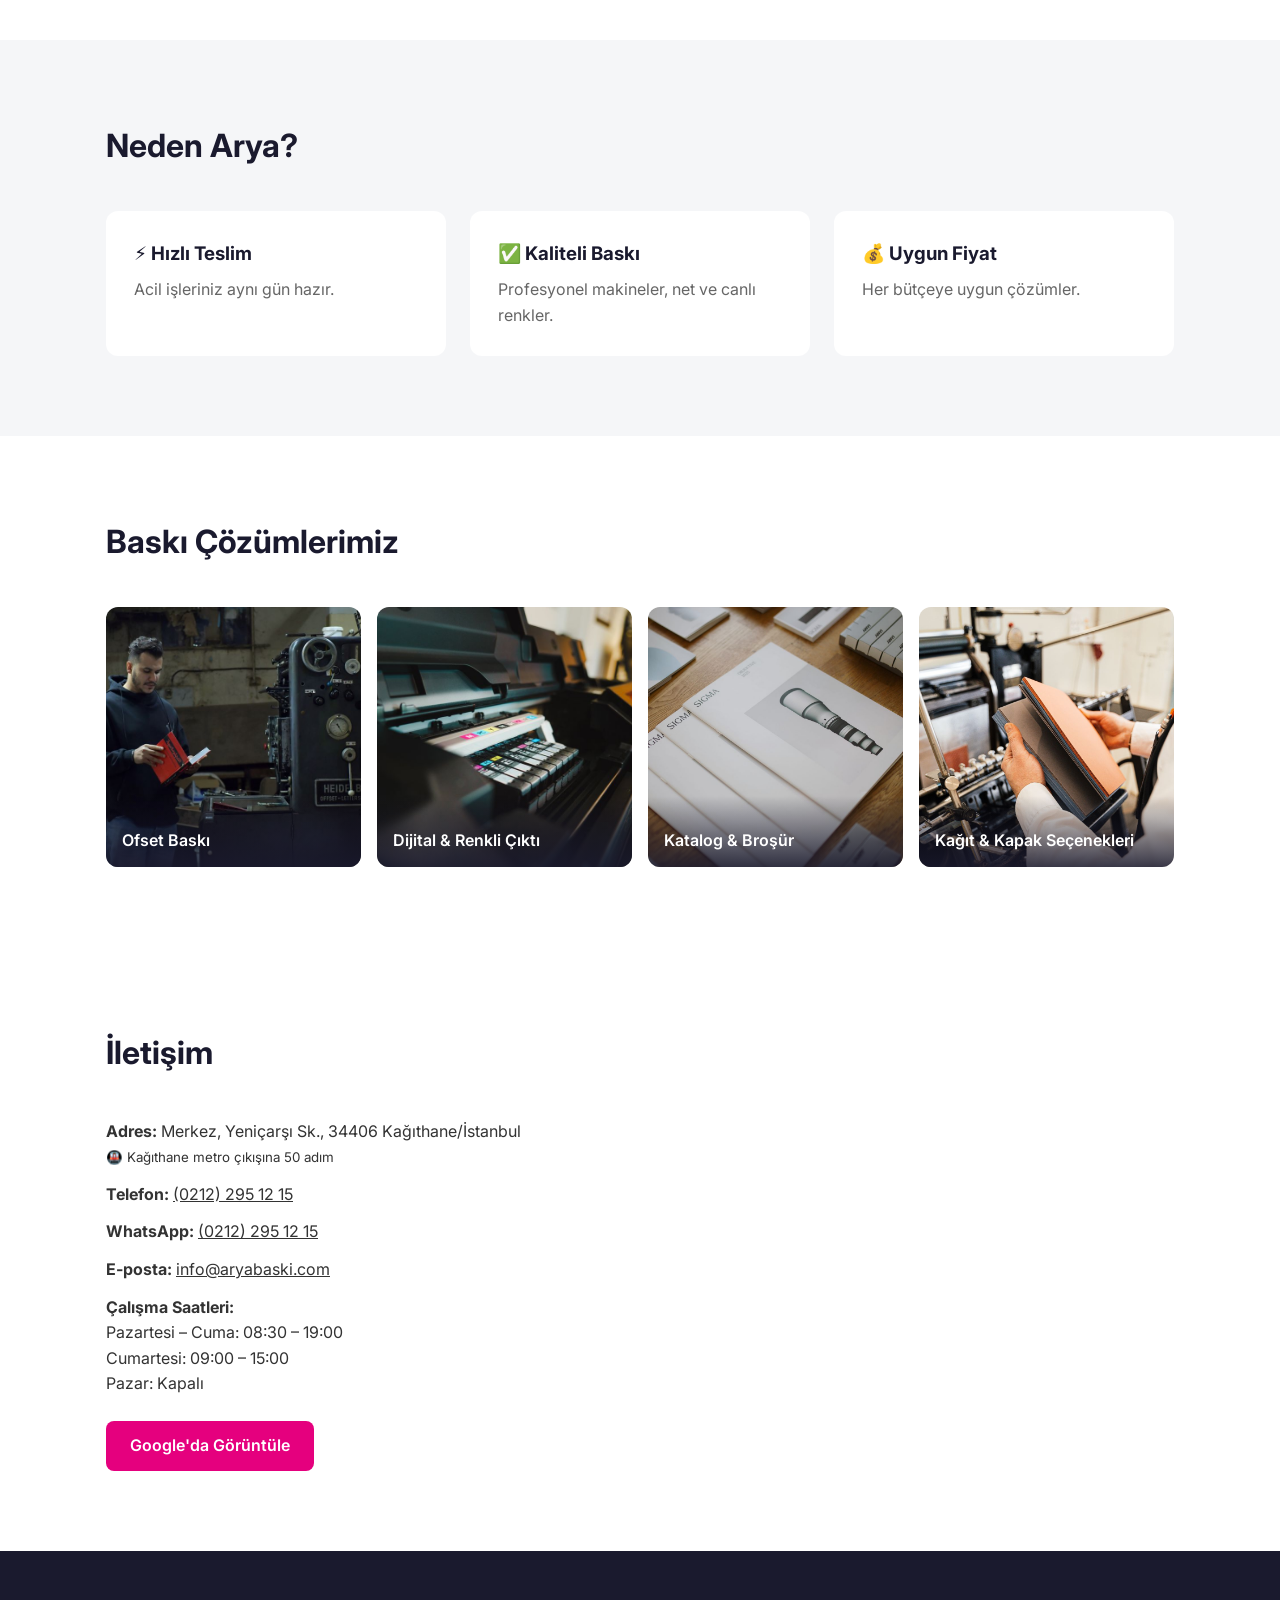
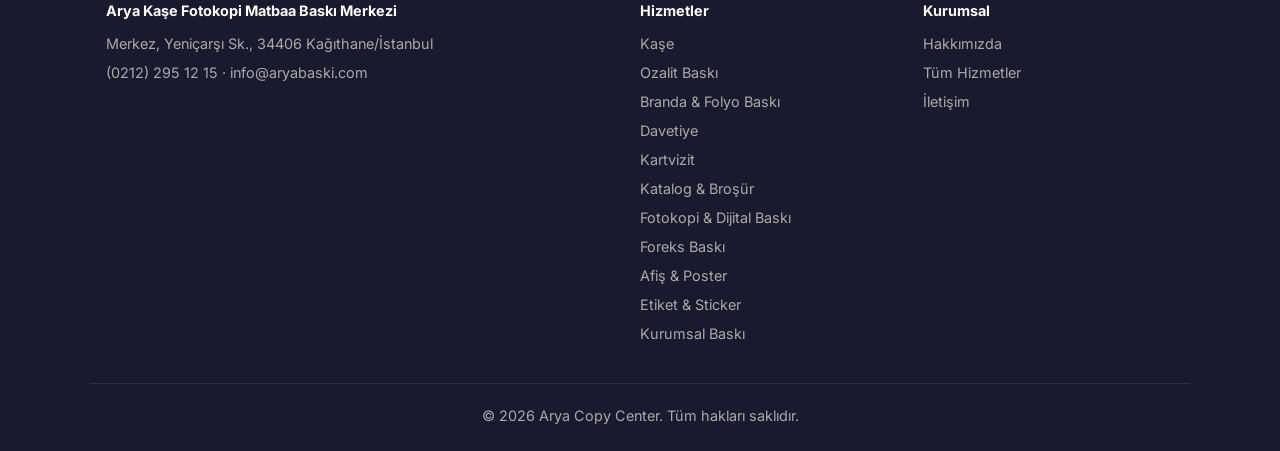
==== commit 45f91bfb: "Kaşe 20 dakikada teslim ve metroya 50 adım bilgisi eklendi Co-Authored-By: Claude Opus 5.5 <noreply@" ====
--- a/index.html
+++ b/index.html
@@ -44,7 +44,7 @@
     <div class="container">
       <p class="eyebrow">Kağıthane · Kaşe · Fotokopi · Matbaa</p>
       <h1>Arya Kaşe Fotokopi Matbaa Baskı Merkezi</h1>
-      <p>Kaşeden ozalite, kartvizitten brandaya kadar tüm baskı ihtiyaçlarınız için Kağıthane'de yanınızdayız. Hızlı teslim, uygun fiyat.</p>
+      <p>Kaşeden ozalite, kartvizitten brandaya kadar tüm baskı ihtiyaçlarınız için Kağıthane metro çıkışına 50 adım uzaklıktayız. Kaşeniz 20 dakikada hazır.</p>
       <div class="hero-buttons">
         <a class="btn btn-primary" href="https://wa.me/902122951215?text=Merhaba%2C%20baski%20icin%20teklif%20almak%20istiyorum." target="_blank" rel="noopener">WhatsApp'tan Teklif Al</a>
         <a class="btn btn-outline" href="tel:+902122951215">Hemen Ara</a>
@@ -56,7 +56,7 @@
     <div class="container">
       <h2>Matbaa ve Baskı Hizmetlerimiz</h2>
       <div class="grid">
-        <a class="card card-link" href="/kase"><div class="icon">🔖</div><h3>Kaşe</h3><p>Şirket, şahıs, otomatik, cep ve yuvarlak kaşe yapımı.</p><span class="more">Detaylı bilgi →</span></a>
+        <a class="card card-link" href="/kase"><div class="icon">🔖</div><h3>Kaşe</h3><p>20 dakikada hazır: şirket, şahıs, otomatik, cep ve yuvarlak kaşe.</p><span class="more">Detaylı bilgi →</span></a>
         <a class="card card-link" href="/ozalit-baski"><div class="icon">📐</div><h3>Ozalit Baskı</h3><p>Mimari ve mühendislik projeleri için büyük boy plan çıktısı.</p><span class="more">Detaylı bilgi →</span></a>
         <a class="card card-link" href="/branda-folyo-baski"><div class="icon">🎪</div><h3>Branda & Folyo Baskı</h3><p>Branda, germe branda, cam giydirme ve vitrin folyosu.</p><span class="more">Detaylı bilgi →</span></a>
         <a class="card card-link" href="/davetiye"><div class="icon">💌</div><h3>Davetiye</h3><p>Düğün, nişan, kına, sünnet ve özel gün davetiyeleri.</p><span class="more">Detaylı bilgi →</span></a>
@@ -99,7 +99,7 @@
     <div class="container contact">
       <div>
         <h2>İletişim</h2>
-        <p><strong>Adres:</strong> Merkez, Yeniçarşı Sk., 34406 Kağıthane/İstanbul</p>
+        <p><strong>Adres:</strong> Merkez, Yeniçarşı Sk., 34406 Kağıthane/İstanbul<br><small>🚇 Kağıthane metro çıkışına 50 adım</small></p>
         <p><strong>Telefon:</strong> <a href="tel:+902122951215">(0212) 295 12 15</a></p>
         <p><strong>WhatsApp:</strong> <a href="https://wa.me/902122951215" target="_blank" rel="noopener">(0212) 295 12 15</a></p>
         <p><strong>E-posta:</strong> <a href="mailto:info@aryabaski.com">info@aryabaski.com</a></p>
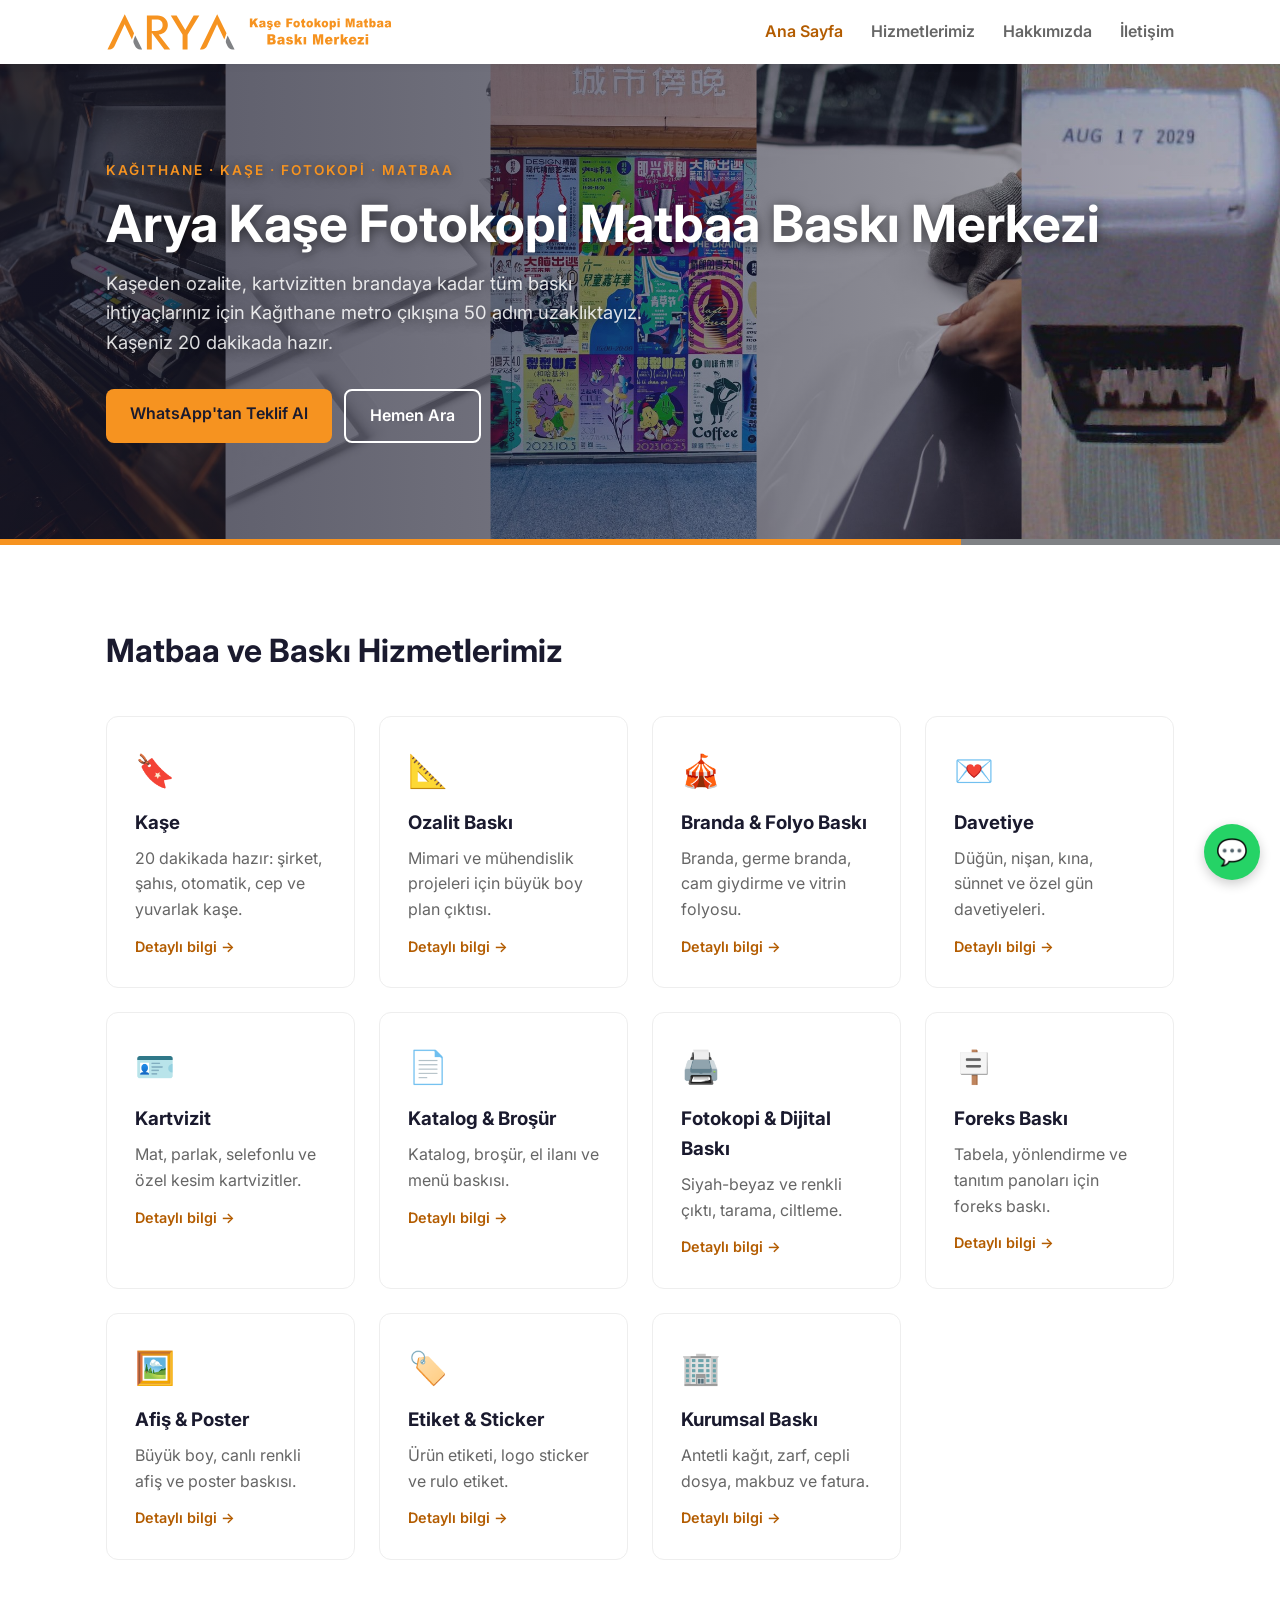
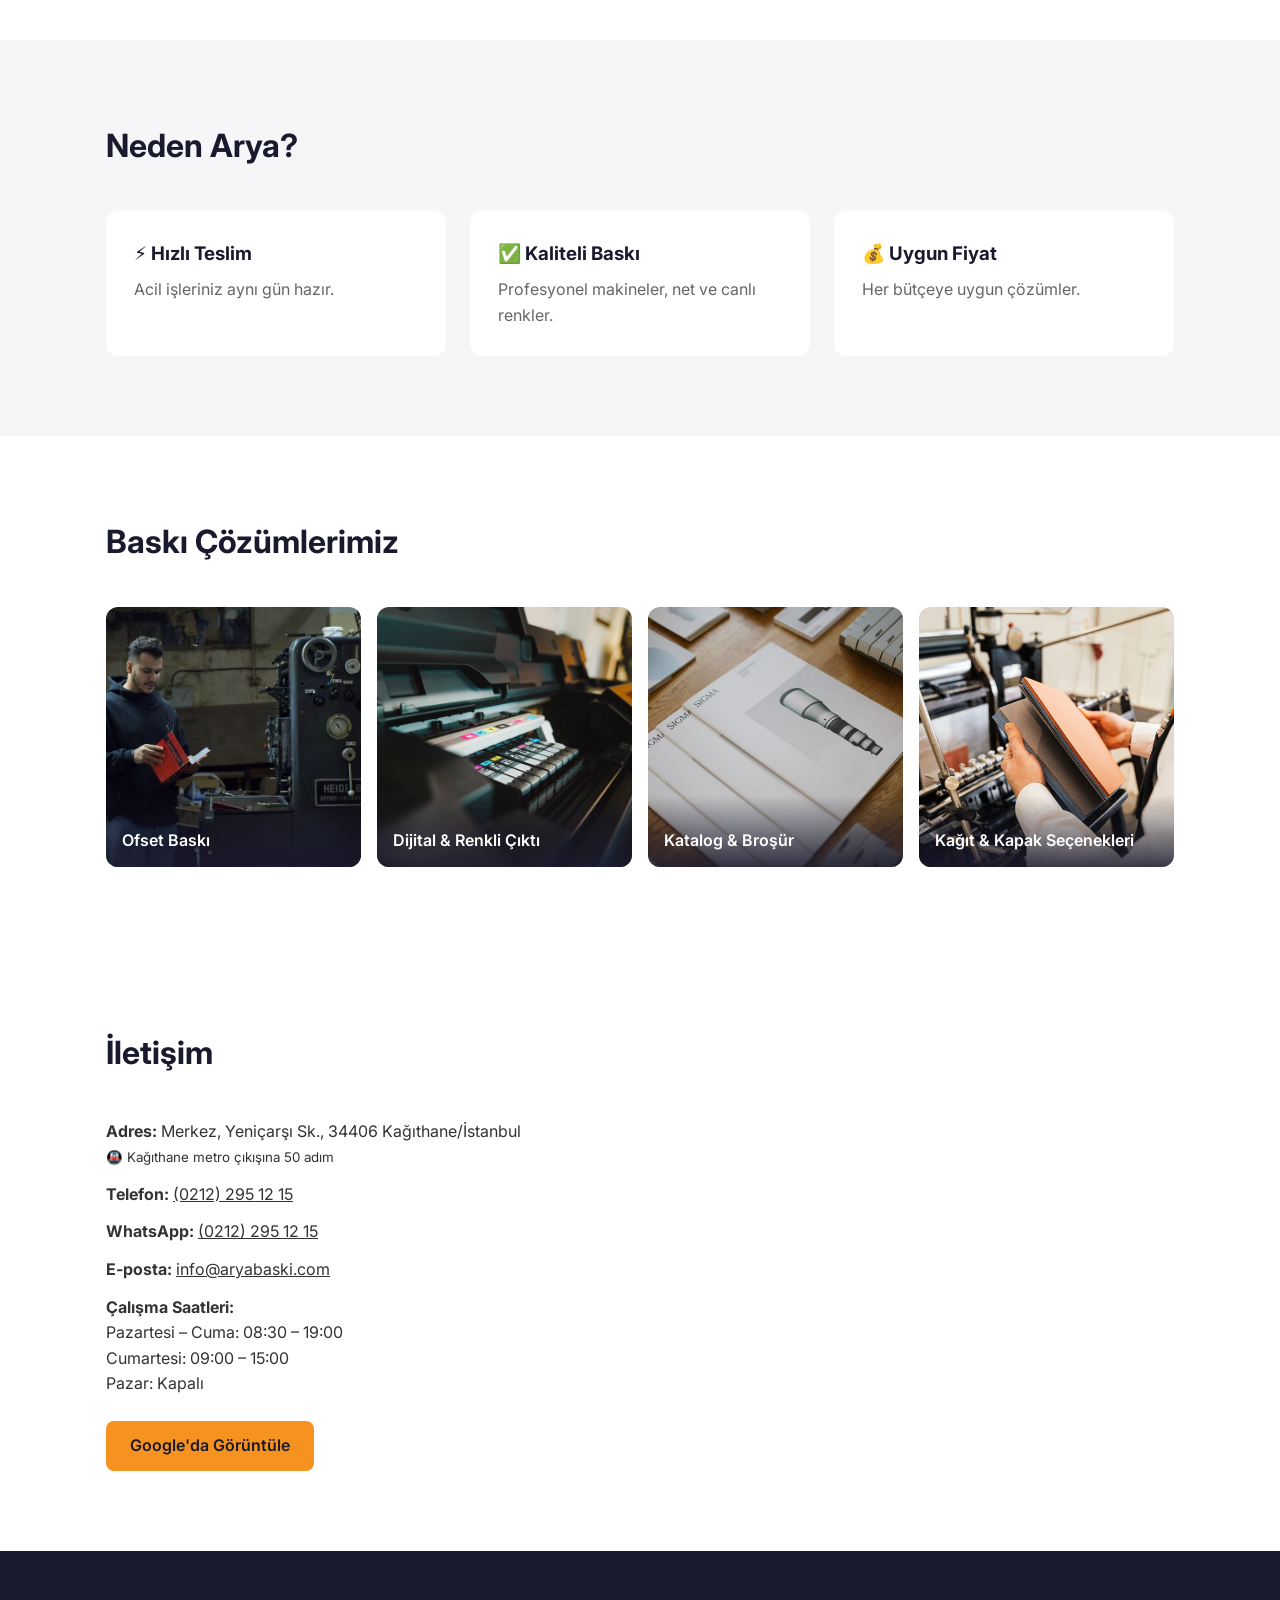
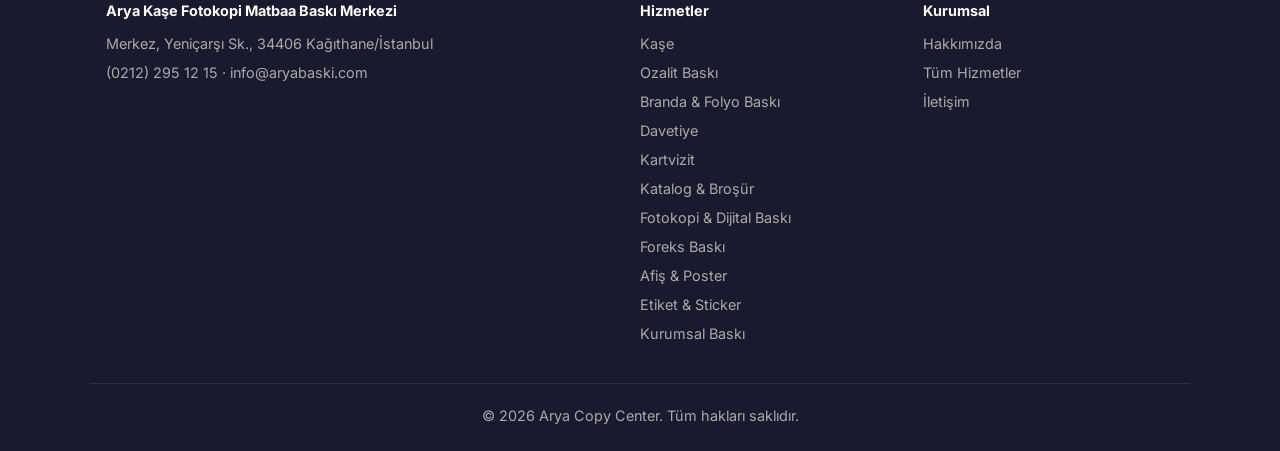
==== commit 01c82f61: "Yeni Arya logosu: üst menü, favicon, yapısal veri; renkler logo turuncusuna uyarlandı Co-Authored-By" ====
--- a/index.html
+++ b/index.html
@@ -16,14 +16,15 @@
   <link rel="preconnect" href="https://fonts.googleapis.com">
   <link href="https://fonts.googleapis.com/css2?family=Inter:wght@400;600;800&display=swap" rel="stylesheet">
   <link rel="icon" href="/img/favicon.svg" type="image/svg+xml">
+  <link rel="apple-touch-icon" href="/img/logo.png">
   <link rel="stylesheet" href="/style.css">
-  <script type="application/ld+json">{"@context": "https://schema.org", "@type": "LocalBusiness", "additionalType": "https://schema.org/ProfessionalService", "name": "Arya Copy Center", "alternateName": "Arya Kaşe Fotokopi Matbaa Baskı Merkezi", "description": "Kağıthane'de kaşe, fotokopi, matbaa ve dijital baskı hizmetleri.", "url": "https://aryacopy.com/", "logo": "https://aryacopy.com/img/logo.svg", "image": "https://aryacopy.com/img/hero-dijital.jpg", "telephone": "+90-212-295-12-15", "email": "info@aryabaski.com", "priceRange": "₺₺", "address": {"@type": "PostalAddress", "streetAddress": "Merkez Mah., Yeniçarşı Sk.", "addressLocality": "Kağıthane", "addressRegion": "İstanbul", "postalCode": "34406", "addressCountry": "TR"}, "areaServed": ["Kağıthane", "Şişli", "Beşiktaş", "Eyüpsultan", "İstanbul"], "openingHoursSpecification": [{"@type": "OpeningHoursSpecification", "dayOfWeek": ["Monday", "Tuesday", "Wednesday", "Thursday", "Friday"], "opens": "08:30", "closes": "19:00"}, {"@type": "OpeningHoursSpecification", "dayOfWeek": "Saturday", "opens": "09:00", "closes": "15:00"}], "hasOfferCatalog": {"@type": "OfferCatalog", "name": "Baskı Hizmetleri", "itemListElement": [{"@type": "Offer", "itemOffered": {"@type": "Service", "name": "Kaşe"}}, {"@type": "Offer", "itemOffered": {"@type": "Service", "name": "Ozalit Baskı"}}, {"@type": "Offer", "itemOffered": {"@type": "Service", "name": "Branda & Folyo Baskı"}}, {"@type": "Offer", "itemOffered": {"@type": "Service", "name": "Davetiye"}}, {"@type": "Offer", "itemOffered": {"@type": "Service", "name": "Kartvizit"}}, {"@type": "Offer", "itemOffered": {"@type": "Service", "name": "Katalog & Broşür"}}, {"@type": "Offer", "itemOffered": {"@type": "Service", "name": "Fotokopi & Dijital Baskı"}}, {"@type": "Offer", "itemOffered": {"@type": "Service", "name": "Foreks Baskı"}}, {"@type": "Offer", "itemOffered": {"@type": "Service", "name": "Afiş & Poster"}}, {"@type": "Offer", "itemOffered": {"@type": "Service", "name": "Etiket & Sticker"}}, {"@type": "Offer", "itemOffered": {"@type": "Service", "name": "Kurumsal Baskı"}}]}}</script>
+  <script type="application/ld+json">{"@context": "https://schema.org", "@type": "LocalBusiness", "additionalType": "https://schema.org/ProfessionalService", "name": "Arya Copy Center", "alternateName": "Arya Kaşe Fotokopi Matbaa Baskı Merkezi", "description": "Kağıthane'de kaşe, fotokopi, matbaa ve dijital baskı hizmetleri.", "url": "https://aryacopy.com/", "logo": "https://aryacopy.com/img/logo.png", "image": "https://aryacopy.com/img/hero-dijital.jpg", "telephone": "+90-212-295-12-15", "email": "info@aryabaski.com", "priceRange": "₺₺", "address": {"@type": "PostalAddress", "streetAddress": "Merkez Mah., Yeniçarşı Sk.", "addressLocality": "Kağıthane", "addressRegion": "İstanbul", "postalCode": "34406", "addressCountry": "TR"}, "areaServed": ["Kağıthane", "Şişli", "Beşiktaş", "Eyüpsultan", "İstanbul"], "openingHoursSpecification": [{"@type": "OpeningHoursSpecification", "dayOfWeek": ["Monday", "Tuesday", "Wednesday", "Thursday", "Friday"], "opens": "08:30", "closes": "19:00"}, {"@type": "OpeningHoursSpecification", "dayOfWeek": "Saturday", "opens": "09:00", "closes": "15:00"}], "hasOfferCatalog": {"@type": "OfferCatalog", "name": "Baskı Hizmetleri", "itemListElement": [{"@type": "Offer", "itemOffered": {"@type": "Service", "name": "Kaşe"}}, {"@type": "Offer", "itemOffered": {"@type": "Service", "name": "Ozalit Baskı"}}, {"@type": "Offer", "itemOffered": {"@type": "Service", "name": "Branda & Folyo Baskı"}}, {"@type": "Offer", "itemOffered": {"@type": "Service", "name": "Davetiye"}}, {"@type": "Offer", "itemOffered": {"@type": "Service", "name": "Kartvizit"}}, {"@type": "Offer", "itemOffered": {"@type": "Service", "name": "Katalog & Broşür"}}, {"@type": "Offer", "itemOffered": {"@type": "Service", "name": "Fotokopi & Dijital Baskı"}}, {"@type": "Offer", "itemOffered": {"@type": "Service", "name": "Foreks Baskı"}}, {"@type": "Offer", "itemOffered": {"@type": "Service", "name": "Afiş & Poster"}}, {"@type": "Offer", "itemOffered": {"@type": "Service", "name": "Etiket & Sticker"}}, {"@type": "Offer", "itemOffered": {"@type": "Service", "name": "Kurumsal Baskı"}}]}}</script>
 </head>
 <body>
 
   <header class="nav">
     <div class="container nav-inner">
-      <a href="/" class="logo"><img src="/img/logo.svg" alt="Arya Kaşe Fotokopi Matbaa Baskı Merkezi" width="210" height="45"></a>
+      <a href="/" class="logo" aria-label="Arya Kaşe Fotokopi Matbaa Baskı Merkezi — Ana sayfa"><img class="logo-arya" src="/img/logo-arya.svg" alt="Arya" width="132" height="38"><img class="logo-yazi" src="/img/logo-yazi.svg" alt="Kaşe Fotokopi Matbaa Baskı Merkezi" width="148" height="32"></a>
       <nav>
         <a href="/" class="active">Ana Sayfa</a>
         <a href="/hizmetler">Hizmetlerimiz</a>
--- a/style.css
+++ b/style.css
@@ -1,7 +1,7 @@
 :root {
-  --primary: #e5007e;
-  --cyan: #00a0e3;
-  --yellow: #ffcc00;
+  --primary: #f69320;      /* logo turuncusu */
+  --primary-text: #b35c00; /* beyaz üstünde okunur turuncu */
+  --grey: #808285;         /* logo grisi */
   --dark: #1a1a2e;
   --text: #333;
   --muted: #666;
@@ -18,9 +18,12 @@
 /* Üst menü */
 .nav { position: sticky; top: 0; background: #fff; box-shadow: 0 2px 8px rgba(0,0,0,.06); z-index: 10; }
 .nav-inner { display: flex; justify-content: space-between; align-items: center; height: 64px; }
-.logo img { display: block; height: 42px; width: auto; }
+.logo { display: flex; align-items: center; gap: 12px; text-decoration: none; }
+.logo img { display: block; width: auto; }
+.logo .logo-arya { height: 38px; }
+.logo .logo-yazi { height: 32px; }
 .nav nav a { margin-left: 24px; text-decoration: none; font-weight: 600; color: var(--muted); }
-.nav nav a:hover, .nav nav a.active { color: var(--primary); }
+.nav nav a:hover, .nav nav a.active { color: var(--primary-text); }
 
 /* Giriş */
 .hero { background: linear-gradient(90deg, rgba(26,26,46,.92) 0%, rgba(26,26,46,.7) 55%, rgba(26,26,46,.35) 100%), url(img/hero-dijital.jpg) center/cover; color: #fff; padding: 96px 0; }
@@ -29,8 +32,8 @@
 .hero-buttons { display: flex; gap: 12px; flex-wrap: wrap; }
 
 .btn { display: inline-block; padding: 12px 24px; border-radius: 8px; font-weight: 600; text-decoration: none; transition: .2s; }
-.btn-primary { background: var(--primary); color: #fff; }
-.btn-primary:hover { background: #b80065; }
+.btn-primary { background: var(--primary); color: var(--dark); }
+.btn-primary:hover { background: #e8851a; }
 .btn-outline { border: 2px solid #fff; color: #fff; }
 .btn-outline:hover { background: #fff; color: var(--dark); }
 
@@ -62,7 +65,7 @@
 .gallery figcaption { position: absolute; left: 0; right: 0; bottom: 0; padding: 32px 16px 14px; color: #fff; font-weight: 600; background: linear-gradient(transparent, rgba(26,26,46,.85)); }
 
 /* CMYK şerit */
-.hero { border-bottom: 6px solid; border-image: linear-gradient(90deg, var(--cyan) 0 33%, var(--primary) 33% 66%, var(--yellow) 66%) 1; }
+.hero { border-bottom: 6px solid; border-image: linear-gradient(90deg, var(--primary) 0 75%, var(--grey) 75%) 1; }
 
 .footer { background: var(--dark); color: #aaa; padding: 48px 0 24px; font-size: .9rem; }
 .footer a { text-decoration: none; }
@@ -75,14 +78,14 @@
 .footer-copy { border-top: 1px solid rgba(255,255,255,.1); margin-top: 32px; padding-top: 20px; text-align: center; }
 
 /* Giriş üst yazı */
-.eyebrow { font-size: .85rem !important; font-weight: 600; letter-spacing: 2px; text-transform: uppercase; color: var(--yellow); opacity: 1 !important; margin-bottom: 12px !important; }
+.eyebrow { font-size: .85rem !important; font-weight: 600; letter-spacing: 2px; text-transform: uppercase; color: var(--primary); opacity: 1 !important; margin-bottom: 12px !important; }
 
 /* Tıklanabilir hizmet kartı */
 .card-link { display: block; text-decoration: none; color: inherit; }
-.card-link .more { display: inline-block; margin-top: 12px; color: var(--primary); font-weight: 600; font-size: .9rem; }
+.card-link .more { display: inline-block; margin-top: 12px; color: var(--primary-text); font-weight: 600; font-size: .9rem; }
 
 /* Alt sayfa başlığı */
-.page-hero { background: linear-gradient(135deg, var(--dark), #16213e); color: #fff; padding: 56px 0; border-bottom: 6px solid; border-image: linear-gradient(90deg, var(--cyan) 0 33%, var(--primary) 33% 66%, var(--yellow) 66%) 1; }
+.page-hero { background: linear-gradient(135deg, var(--dark), #16213e); color: #fff; padding: 56px 0; border-bottom: 6px solid; border-image: linear-gradient(90deg, var(--primary) 0 75%, var(--grey) 75%) 1; }
 .page-hero h1 { font-size: clamp(1.8rem, 4vw, 2.6rem); line-height: 1.2; margin-bottom: 12px; }
 .page-hero p { opacity: .85; max-width: 680px; font-size: 1.1rem; }
 .crumbs { font-size: .85rem; opacity: .7; margin-bottom: 16px; }
@@ -99,7 +102,7 @@
 .checklist ul { list-style: none; }
 .checklist li { padding: 8px 0 8px 28px; position: relative; border-bottom: 1px solid #e6e7eb; }
 .checklist li:last-child { border-bottom: 0; }
-.checklist li::before { content: "✓"; position: absolute; left: 0; color: var(--primary); font-weight: 800; }
+.checklist li::before { content: "✓"; position: absolute; left: 0; color: var(--primary-text); font-weight: 800; }
 
 /* Teklif bandı */
 .cta { background: var(--bg-alt); }
@@ -115,6 +118,8 @@
 /* Mobil */
 @media (max-width: 720px) {
   .nav-inner { flex-direction: column; height: auto; padding: 10px 16px; gap: 6px; }
+  .logo .logo-arya { height: 30px; }
+  .logo .logo-yazi { height: 26px; }
   .nav nav { display: flex; gap: 16px; overflow-x: auto; max-width: 100%; }
   .nav nav a { margin-left: 0; white-space: nowrap; font-size: .9rem; }
   .footer-grid, .detail { grid-template-columns: 1fr; }
